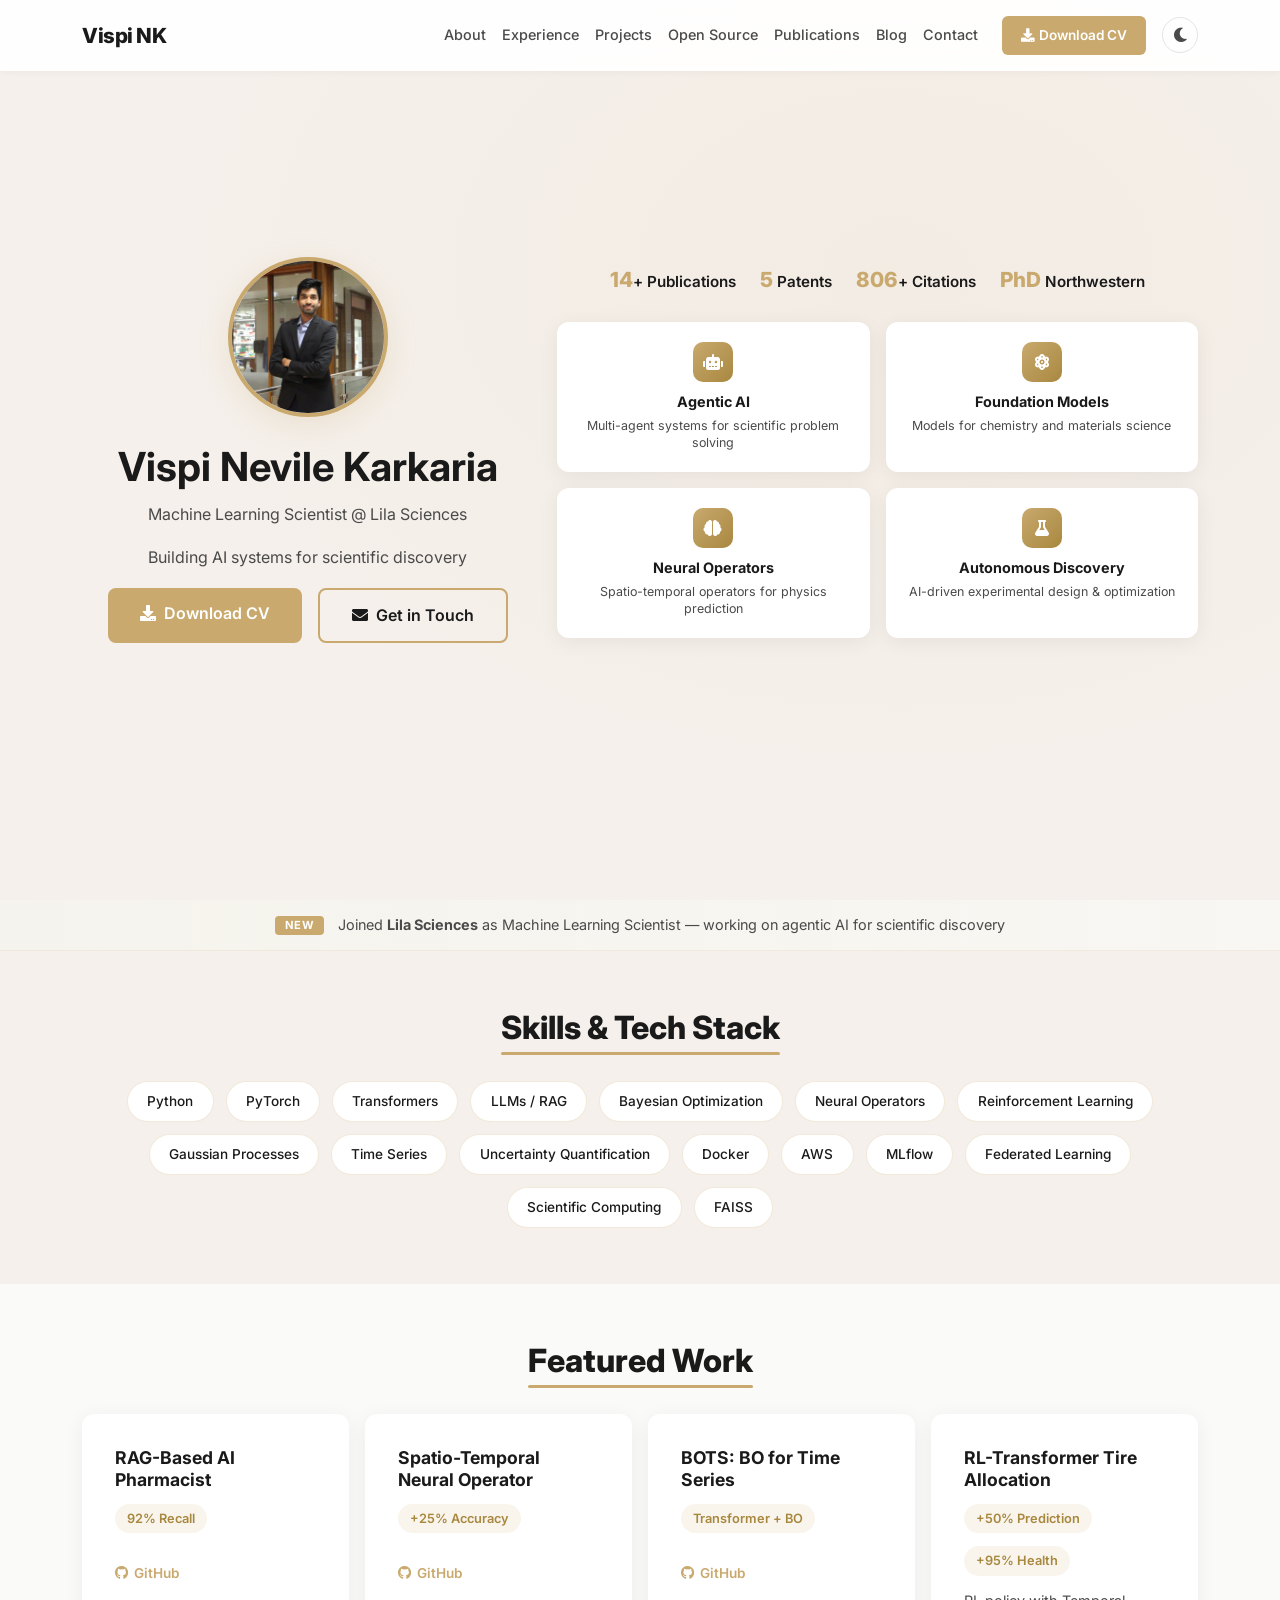
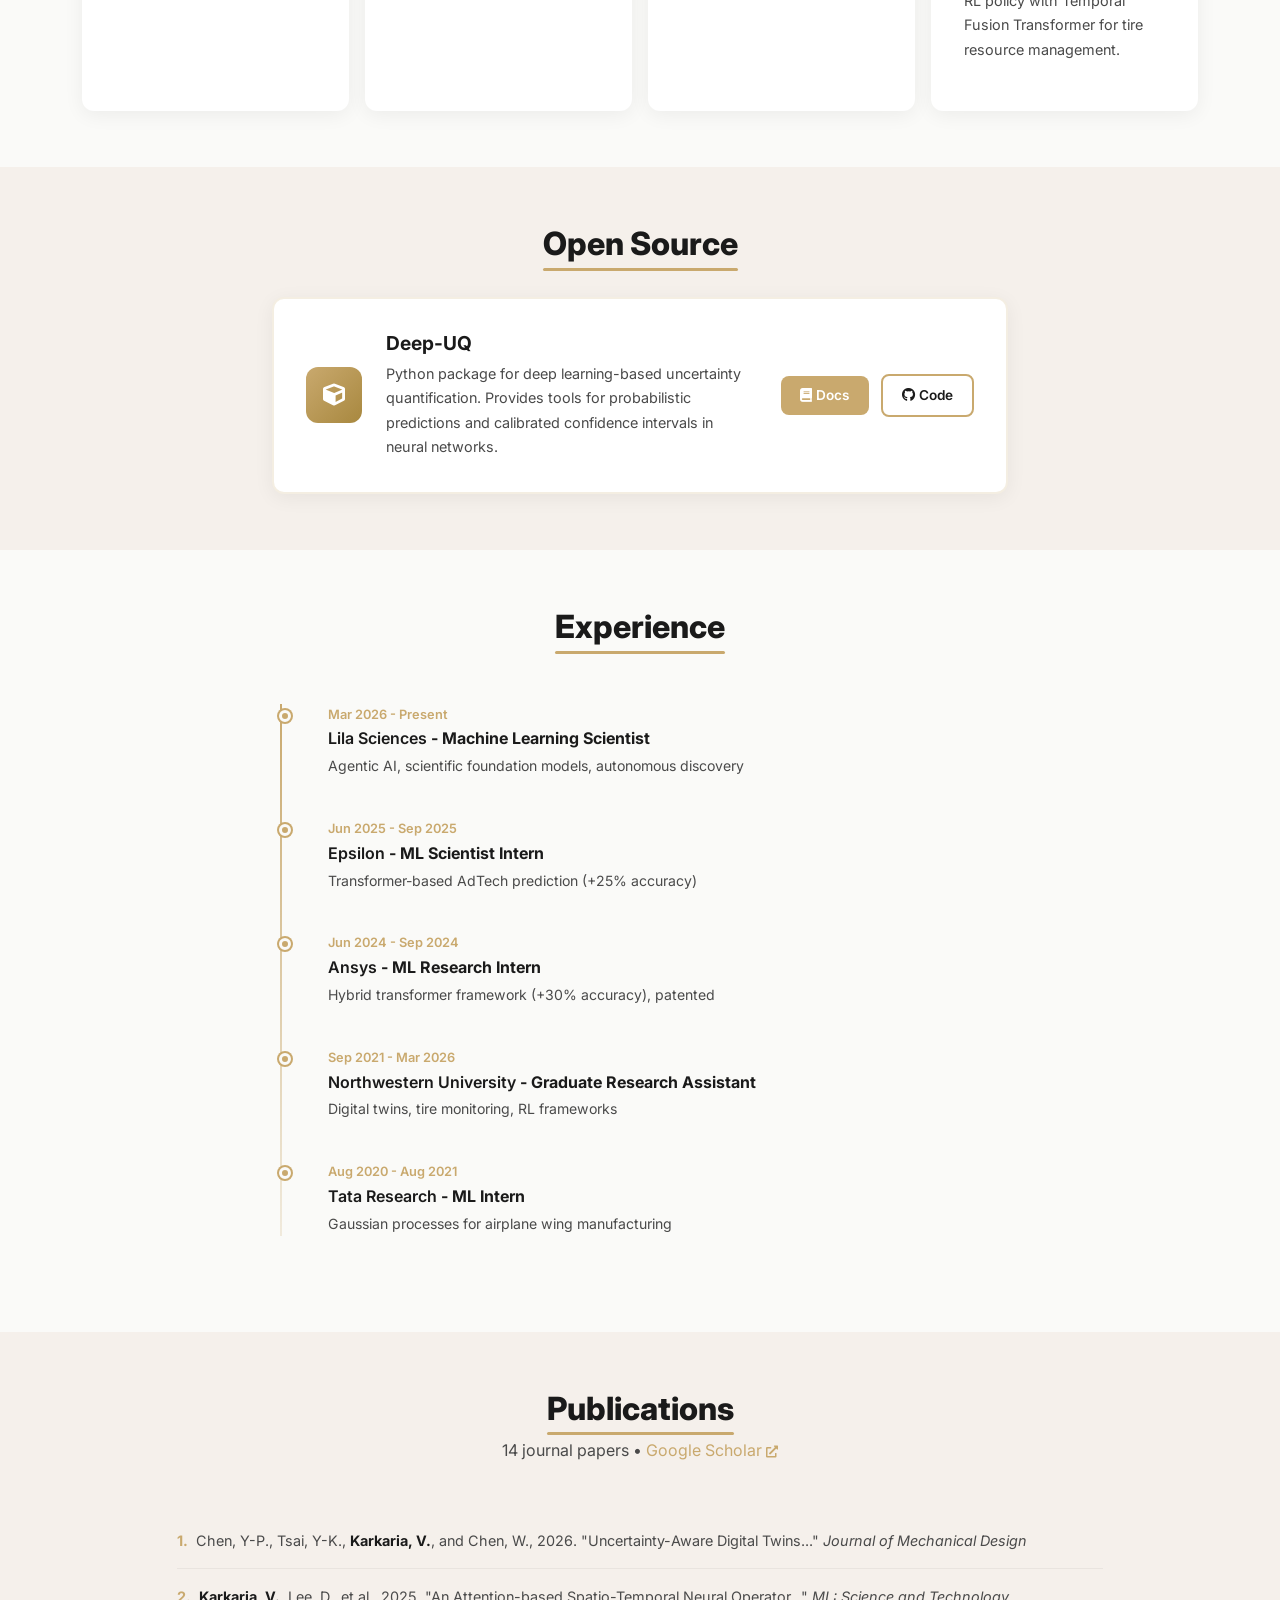
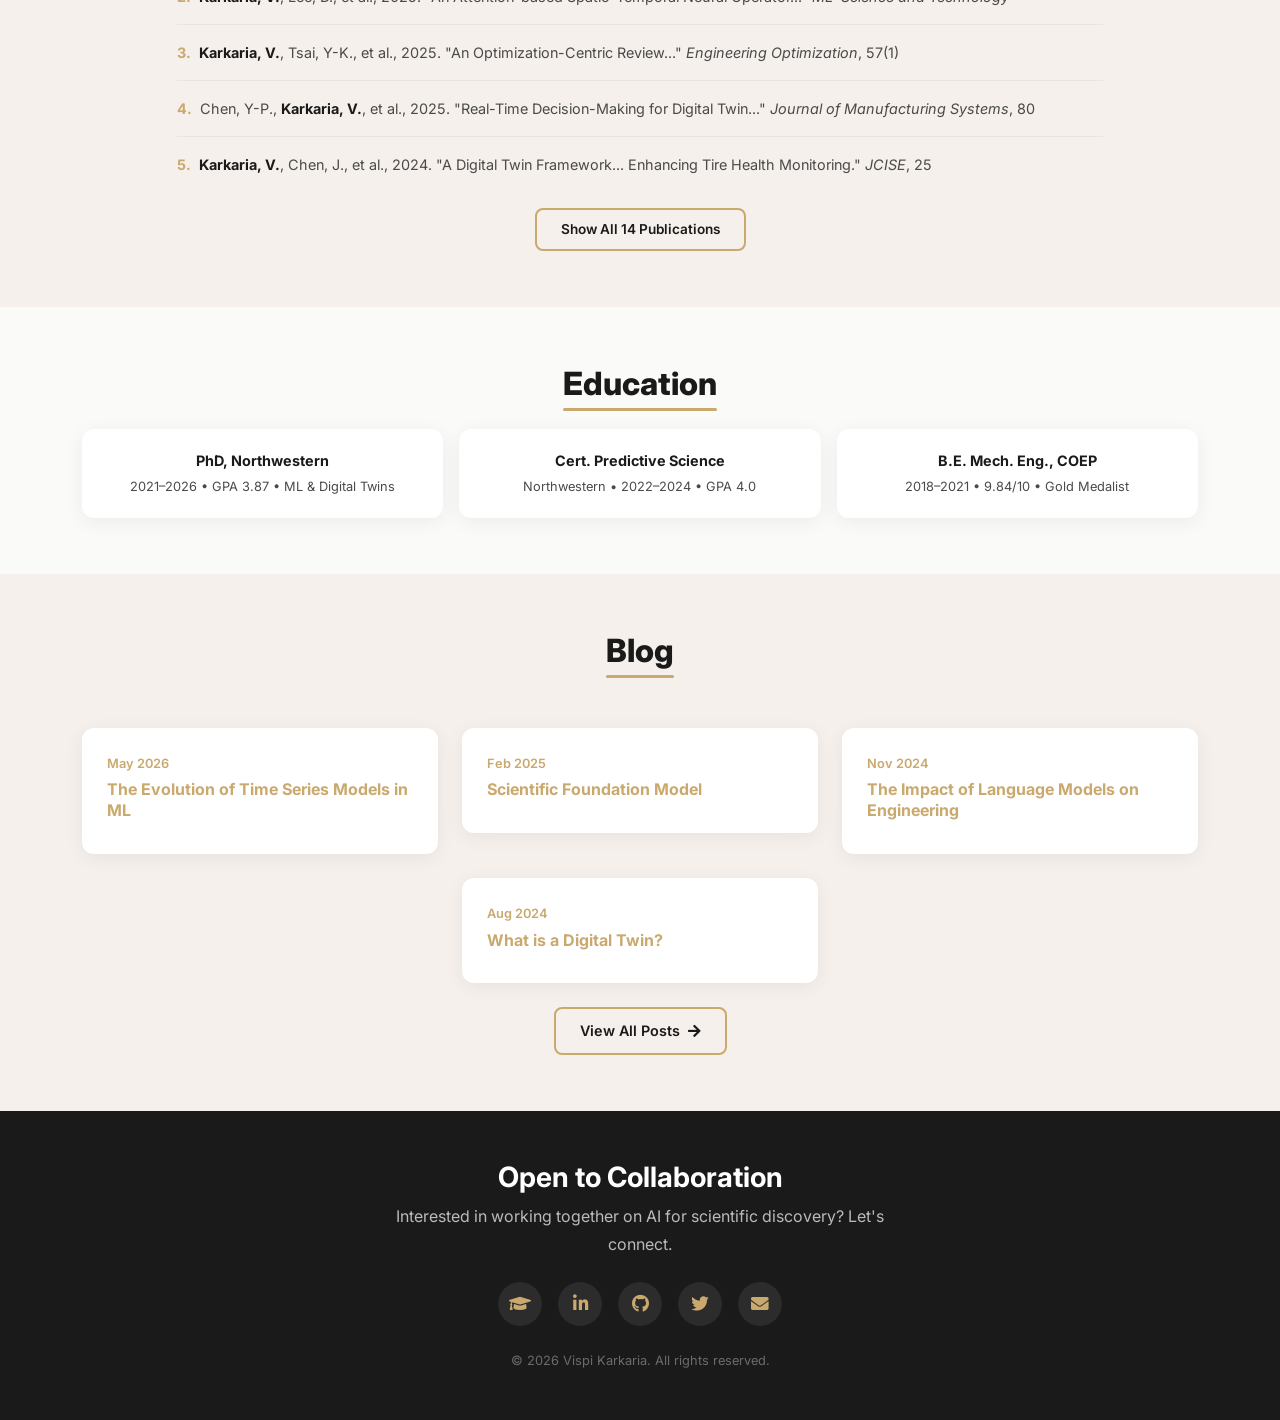
==== index.html @ d80a5e8c "Auto-update citation count to 806" ====
<!DOCTYPE html>
<html lang="en">
<head>
  <meta charset="utf-8" />
  <meta name="viewport" content="width=device-width, initial-scale=1" />
  <title>Vispi Karkaria | Machine Learning Scientist</title>
  <meta name="description" content="Machine Learning Scientist at Lila Sciences. PhD from Northwestern. Building AI systems for scientific discovery — agentic AI, foundation models, neural operators." />
  <meta name="author" content="Vispi Nevile Karkaria" />
  <meta name="keywords" content="Machine Learning, AI Scientist, Deep Learning, Digital Twins, Neural Operators, Scientific ML, Bayesian Optimization" />

  <!-- Open Graph -->
  <meta property="og:title" content="Vispi Karkaria | Machine Learning Scientist" />
  <meta property="og:description" content="Building AI systems for scientific discovery — agentic AI, foundation models, neural operators, autonomous discovery." />
  <meta property="og:type" content="website" />
  <meta property="og:url" content="https://vispikarkaria.github.io" />
  <meta property="og:image" content="https://vispikarkaria.github.io/assets/img/Personal_Photo.jpeg" />

  <!-- Twitter Card -->
  <meta name="twitter:card" content="summary" />
  <meta name="twitter:site" content="@VispiKarkaria3" />
  <meta name="twitter:title" content="Vispi Karkaria | Machine Learning Scientist" />
  <meta name="twitter:description" content="Building AI systems for scientific discovery at Lila Sciences." />
  <meta name="twitter:image" content="https://vispikarkaria.github.io/assets/img/Personal_Photo.jpeg" />

  <!-- Structured Data -->
  <script type="application/ld+json">
  {
    "@context": "https://schema.org",
    "@type": "Person",
    "name": "Vispi Nevile Karkaria",
    "jobTitle": "Machine Learning Scientist",
    "worksFor": {"@type": "Organization", "name": "Lila Sciences"},
    "alumniOf": {"@type": "CollegeOrUniversity", "name": "Northwestern University"},
    "url": "https://vispikarkaria.github.io",
    "sameAs": [
      "https://www.linkedin.com/in/vispi-karkaria",
      "https://github.com/Vispikarkaria",
      "https://scholar.google.com/citations?user=6ZxujUkAAAAJ"
    ]
  }
  </script>

  <!-- Favicon -->
  <link rel="icon" type="image/svg+xml" href="assets/img/favicon.svg" />

  <link href="https://cdn.jsdelivr.net/npm/bootstrap@5.3.2/dist/css/bootstrap.min.css" rel="stylesheet" />
  <link href="https://cdnjs.cloudflare.com/ajax/libs/font-awesome/5.15.4/css/all.min.css" rel="stylesheet" />
  <link href="https://fonts.googleapis.com/css2?family=Inter:wght@400;500;600;700;800&display=swap" rel="stylesheet" />
  <link href="assets/css/style.css" rel="stylesheet" />
</head>
<body>

<!-- Navbar -->
<nav class="navbar navbar-expand-lg navbar-custom fixed-top">
  <div class="container">
    <a class="navbar-brand" href="#">Vispi NK</a>
    <button class="navbar-toggler border-0" type="button" data-bs-toggle="collapse" data-bs-target="#navMenu">
      <span class="navbar-toggler-icon"></span>
    </button>
    <div class="collapse navbar-collapse" id="navMenu">
      <ul class="navbar-nav ms-auto me-3">
        <li class="nav-item"><a class="nav-link" href="#about">About</a></li>
        <li class="nav-item"><a class="nav-link" href="#experience">Experience</a></li>
        <li class="nav-item"><a class="nav-link" href="#projects">Projects</a></li>
        <li class="nav-item"><a class="nav-link" href="#opensource">Open Source</a></li>
        <li class="nav-item"><a class="nav-link" href="#publications">Publications</a></li>
        <li class="nav-item"><a class="nav-link" href="#blog">Blog</a></li>
        <li class="nav-item"><a class="nav-link" href="#contact">Contact</a></li>
      </ul>
      <a href="assets/cv/cv.pdf" class="btn-cv" target="_blank"><i class="fas fa-download me-1"></i>Download CV</a>
      <button class="dark-toggle ms-3" id="darkToggle" aria-label="Toggle dark mode"><i class="fas fa-moon"></i></button>
    </div>
  </div>
</nav>

<!-- Hero -->
<section class="hero" id="hero">
  <div class="container">
    <div class="row align-items-center hero-row">
      <div class="col-lg-5 text-center">
        <img src="assets/img/Personal_Photo.jpeg" alt="Vispi Karkaria" class="hero-photo">
        <h1>Vispi Nevile Karkaria</h1>
        <p class="subtitle">Machine Learning Scientist @ Lila Sciences</p>
        <p class="tagline">Building AI systems for scientific discovery</p>
        <div class="hero-buttons">
          <a href="assets/cv/cv.pdf" class="btn-primary-custom" target="_blank"><i class="fas fa-download me-2"></i>Download CV</a>
          <a href="#contact" class="btn-outline-custom"><i class="fas fa-envelope me-2"></i>Get in Touch</a>
        </div>
      </div>
      <div class="col-lg-7">
        <div class="metrics-strip mb-4">
          <div class="metric-item"><span class="counter" data-target="14">0</span>+ Publications</div>
          <div class="metric-item"><span class="counter" data-target="5">0</span> Patents</div>
          <div class="metric-item"><span class="counter" data-target="806">0</span>+ Citations</div>
          <div class="metric-item"><span style="color:var(--accent);font-size:1.3rem;font-weight:800;">PhD</span> Northwestern</div>
        </div>
        <div class="row g-3">
          <div class="col-6">
            <div class="card-custom compact">
              <div class="icon"><i class="fas fa-robot"></i></div>
              <h4>Agentic AI</h4>
              <p>Multi-agent systems for scientific problem solving</p>
            </div>
          </div>
          <div class="col-6">
            <div class="card-custom compact">
              <div class="icon"><i class="fas fa-atom"></i></div>
              <h4>Foundation Models</h4>
              <p>Models for chemistry and materials science</p>
            </div>
          </div>
          <div class="col-6">
            <div class="card-custom compact">
              <div class="icon"><i class="fas fa-brain"></i></div>
              <h4>Neural Operators</h4>
              <p>Spatio-temporal operators for physics prediction</p>
            </div>
          </div>
          <div class="col-6">
            <div class="card-custom compact">
              <div class="icon"><i class="fas fa-flask"></i></div>
              <h4>Autonomous Discovery</h4>
              <p>AI-driven experimental design & optimization</p>
            </div>
          </div>
        </div>
      </div>
    </div>
  </div>
</section>

<!-- News Banner -->
<div class="news-banner reveal">
  <div class="container">
    <span class="news-badge">New</span>
    <span>Joined <strong>Lila Sciences</strong> as Machine Learning Scientist — working on agentic AI for scientific discovery</span>
  </div>
</div>

<!-- Skills -->
<section id="about">
  <div class="container">
    <div class="text-center mb-4">
      <h2 class="section-title reveal">Skills & Tech Stack</h2>
    </div>
    <div class="skills-grid reveal">
      <div class="skill-tag">Python</div>
      <div class="skill-tag">PyTorch</div>
      <div class="skill-tag">Transformers</div>
      <div class="skill-tag">LLMs / RAG</div>
      <div class="skill-tag">Bayesian Optimization</div>
      <div class="skill-tag">Neural Operators</div>
      <div class="skill-tag">Reinforcement Learning</div>
      <div class="skill-tag">Gaussian Processes</div>
      <div class="skill-tag">Time Series</div>
      <div class="skill-tag">Uncertainty Quantification</div>
      <div class="skill-tag">Docker</div>
      <div class="skill-tag">AWS</div>
      <div class="skill-tag">MLflow</div>
      <div class="skill-tag">Federated Learning</div>
      <div class="skill-tag">Scientific Computing</div>
      <div class="skill-tag">FAISS</div>
    </div>
  </div>
</section>

<!-- Featured Work + Packages (merged) -->
<section id="projects">
  <div class="container">
    <div class="text-center mb-4">
      <h2 class="section-title reveal">Featured Work</h2>
    </div>
    <div class="row g-3">
      <div class="col-md-6 col-lg-3 reveal">
        <div class="project-card">
          <h4>RAG-Based AI Pharmacist</h4>
          <div><span class="metric-badge">92% Recall</span></div>
          <a href="https://github.com/Vispikarkaria/AI-Pharmacist" class="github-link" target="_blank"><i class="fab fa-github"></i> GitHub</a>
        </div>
      </div>
      <div class="col-md-6 col-lg-3 reveal">
        <div class="project-card">
          <h4>Spatio-Temporal Neural Operator</h4>
          <div><span class="metric-badge">+25% Accuracy</span></div>
          <a href="https://github.com/Vispikarkaria/ASNO" class="github-link" target="_blank"><i class="fab fa-github"></i> GitHub</a>
        </div>
      </div>
      <div class="col-md-6 col-lg-3 reveal">
        <div class="project-card">
          <h4>BOTS: BO for Time Series</h4>
          <div><span class="metric-badge">Transformer + BO</span></div>
          <a href="https://github.com/Vispikarkaria/Bayesian-Optimization-for-Time-Series-Process-Optimization-" class="github-link" target="_blank"><i class="fab fa-github"></i> GitHub</a>
        </div>
      </div>
      <div class="col-md-6 col-lg-3 reveal">
        <div class="project-card">
          <h4>RL-Transformer Tire Allocation</h4>
          <div><span class="metric-badge">+50% Prediction</span><span class="metric-badge">+95% Health</span></div>
          <p>RL policy with Temporal Fusion Transformer for tire resource management.</p>
        </div>
      </div>
    </div>
  </div>
</section>

<!-- Open Source -->
<section id="opensource">
  <div class="container">
    <div class="text-center mb-4">
      <h2 class="section-title reveal">Open Source</h2>
    </div>
    <div class="row justify-content-center">
      <div class="col-lg-8 reveal">
        <div class="opensource-card">
          <div class="row align-items-center">
            <div class="col-auto">
              <div class="icon"><i class="fas fa-cube"></i></div>
            </div>
            <div class="col">
              <h4>Deep-UQ</h4>
              <p>Python package for deep learning-based uncertainty quantification. Provides tools for probabilistic predictions and calibrated confidence intervals in neural networks.</p>
            </div>
            <div class="col-auto">
              <a href="https://vispikarkaria.github.io/Deep-UQ/" class="btn-primary-custom" target="_blank" style="font-size:0.85rem;padding:0.5rem 1.2rem;"><i class="fas fa-book me-1"></i>Docs</a>
              <a href="https://github.com/Vispikarkaria/Deep-UQ" class="btn-outline-custom ms-2" target="_blank" style="font-size:0.85rem;padding:0.5rem 1.2rem;"><i class="fab fa-github me-1"></i>Code</a>
            </div>
          </div>
        </div>
      </div>
    </div>
  </div>
</section>

<!-- Experience Timeline -->
<section id="experience">
  <div class="container">
    <div class="text-center mb-5">
      <h2 class="section-title reveal">Experience</h2>
    </div>
    <div class="row justify-content-center">
      <div class="col-lg-8">
        <div class="timeline reveal">
          <div class="timeline-item">
            <div class="date">Mar 2026 - Present</div>
            <h4><span class="company">Lila Sciences</span> - Machine Learning Scientist</h4>
            <p>Agentic AI, scientific foundation models, autonomous discovery</p>
          </div>
          <div class="timeline-item">
            <div class="date">Jun 2025 - Sep 2025</div>
            <h4><span class="company">Epsilon</span> - ML Scientist Intern</h4>
            <p>Transformer-based AdTech prediction (+25% accuracy)</p>
          </div>
          <div class="timeline-item">
            <div class="date">Jun 2024 - Sep 2024</div>
            <h4><span class="company">Ansys</span> - ML Research Intern</h4>
            <p>Hybrid transformer framework (+30% accuracy), patented</p>
          </div>
          <div class="timeline-item">
            <div class="date">Sep 2021 - Mar 2026</div>
            <h4><span class="company">Northwestern University</span> - Graduate Research Assistant</h4>
            <p>Digital twins, tire monitoring, RL frameworks</p>
          </div>
          <div class="timeline-item">
            <div class="date">Aug 2020 - Aug 2021</div>
            <h4><span class="company">Tata Research</span> - ML Intern</h4>
            <p>Gaussian processes for airplane wing manufacturing</p>
          </div>
        </div>
      </div>
    </div>
  </div>
</section>

<!-- Publications (condensed) -->
<section id="publications">
  <div class="container">
    <div class="text-center mb-3">
      <h2 class="section-title reveal">Publications</h2>
      <p class="section-subtitle">14 journal papers &bull; <a href="https://scholar.google.com/citations?user=6ZxujUkAAAAJ&hl=en" target="_blank">Google Scholar <i class="fas fa-external-link-alt" style="font-size:0.75rem"></i></a></p>
    </div>
    <div class="row justify-content-center">
      <div class="col-lg-10 reveal">
        <ol class="pub-list">
          <li>Chen, Y-P., Tsai, Y-K., <span class="author-highlight">Karkaria, V.</span>, and Chen, W., 2026. "Uncertainty-Aware Digital Twins..." <em>Journal of Mechanical Design</em></li>
          <li><span class="author-highlight">Karkaria, V.</span>, Lee, D., et al., 2025. "An Attention-based Spatio-Temporal Neural Operator..." <em>ML: Science and Technology</em></li>
          <li><span class="author-highlight">Karkaria, V.</span>, Tsai, Y-K., et al., 2025. "An Optimization-Centric Review..." <em>Engineering Optimization</em>, 57(1)</li>
          <li>Chen, Y-P., <span class="author-highlight">Karkaria, V.</span>, et al., 2025. "Real-Time Decision-Making for Digital Twin..." <em>Journal of Manufacturing Systems</em>, 80</li>
          <li><span class="author-highlight">Karkaria, V.</span>, Chen, J., et al., 2024. "A Digital Twin Framework... Enhancing Tire Health Monitoring." <em>JCISE</em>, 25</li>
        </ol>
        <div class="pub-list-hidden" id="morePubs" style="display:none;">
          <ol class="pub-list" start="6">
            <li>Zemskov et al., 2024. "Security and Privacy of Digital Twins..." <em>arXiv:2412.13939</em></li>
            <li>Dewberry et al., 2025. "A Real-Time VR-Enabled Digital Twin Framework..." <em>Manufacturing Letters</em>, 44</li>
            <li><span class="author-highlight">Karkaria, V.</span>, et al., 2024. "Towards a Digital Twin Framework in AM..." <em>Journal of Manufacturing Systems</em>, 75</li>
            <li><span class="author-highlight">Karkaria, V.</span>, et al., 2023. "A Machine Learning Based Tire Life Prediction..." <em>Journal of Mechanical Design</em></li>
            <li>van Beek, A., <span class="author-highlight">Karkaria, V. N.</span>, and Chen, W., 2023. "Digital Twins for the Designs of Systems..." <em>Structural and Multidisciplinary Optimization</em>, 66(3)</li>
            <li>Jha, D., <span class="author-highlight">Karkaria, V. N.</span>, et al., 2022. "Statistical Modeling of Hybrid Supercapacitor." <em>Journal of Energy Storage</em>, 46</li>
            <li><span class="author-highlight">Karkaria, V. N.</span>, et al., 2021. "Statistical Analysis Of Electrode-Electrolyte-Separator..." <em>Turkish J. of Computer and Mathematics Education</em></li>
            <li>Godse, L. S., <span class="author-highlight">Karkaria, V. N.</span>, et al., 2020. "Process Based Modeling of Nylon Separator Supercapacitor." <em>Energy Storage</em></li>
            <li>Kokate, V. L., <span class="author-highlight">Karkaria, V. N.</span>, et al., 2020. "Implementation of Design of Experiments for E-Rickshaw Range Prediction." <em>JARDCS</em></li>
          </ol>
        </div>
        <div class="text-center mt-3">
          <button class="btn-outline-custom" style="font-size:0.85rem;padding:0.5rem 1.5rem;" onclick="document.getElementById('morePubs').style.display=this.dataset.open?'none':'block';this.dataset.open=this.dataset.open?'':'1';this.innerHTML=this.dataset.open?'Show Less':'Show All 14 Publications';">Show All 14 Publications</button>
        </div>
      </div>
    </div>
  </div>
</section>

<!-- Education (compact row) -->
<section id="education">
  <div class="container">
    <div class="text-center mb-3">
      <h2 class="section-title reveal">Education</h2>
    </div>
    <div class="row g-3 justify-content-center reveal">
      <div class="col-md-4">
        <div class="edu-card compact">
          <div class="degree">PhD, Northwestern</div>
          <div class="details">2021–2026 • GPA 3.87 • ML & Digital Twins</div>
        </div>
      </div>
      <div class="col-md-4">
        <div class="edu-card compact">
          <div class="degree">Cert. Predictive Science</div>
          <div class="details">Northwestern • 2022–2024 • GPA 4.0</div>
        </div>
      </div>
      <div class="col-md-4">
        <div class="edu-card compact">
          <div class="degree">B.E. Mech. Eng., COEP</div>
          <div class="details">2018–2021 • 9.84/10 • Gold Medalist</div>
        </div>
      </div>
    </div>
  </div>
</section>

<!-- Blog -->
<section id="blog">
  <div class="container">
    <div class="text-center mb-5">
      <h2 class="section-title reveal">Blog</h2>
    </div>
    <div class="row g-4 justify-content-center">
      <div class="col-md-4 reveal">
        <div class="blog-card">
          <div class="date">May 2026</div>
          <h5><a href="blogs/The Evolution of Time Series Models in Machine Learning.html">The Evolution of Time Series Models in ML</a></h5>
        </div>
      </div>
      <div class="col-md-4 reveal">
        <div class="blog-card">
          <div class="date">Feb 2025</div>
          <h5><a href="blogs/Scientific Foundation Model.html">Scientific Foundation Model</a></h5>
        </div>
      </div>
      <div class="col-md-4 reveal">
        <div class="blog-card">
          <div class="date">Nov 2024</div>
          <h5><a href="blogs/The Impact of Language Models on Engineering: A Technical Analysis.html">The Impact of Language Models on Engineering</a></h5>
        </div>
      </div>
      <div class="col-md-4 reveal">
        <div class="blog-card">
          <div class="date">Aug 2024</div>
          <h5><a href="blogs/What is a Digital Twin.html">What is a Digital Twin?</a></h5>
        </div>
      </div>
    </div>
    <div class="text-center mt-4 reveal">
      <a href="blog.html" class="btn-outline-custom" style="font-size:0.9rem;padding:0.6rem 1.5rem;">View All Posts <i class="fas fa-arrow-right ms-1"></i></a>
    </div>
  </div>
</section>

<!-- Footer / Contact -->
<footer class="footer" id="contact">
  <div class="container text-center">
    <h3 class="mb-2">Open to Collaboration</h3>
    <p class="mb-3" style="max-width:500px;margin:0 auto;">Interested in working together on AI for scientific discovery? Let's connect.</p>
    <div class="social-links justify-content-center">
      <a href="https://scholar.google.com/citations?user=6ZxujUkAAAAJ&hl=en" target="_blank" title="Google Scholar"><i class="fas fa-graduation-cap"></i></a>
      <a href="https://www.linkedin.com/in/vispi-karkaria" target="_blank" title="LinkedIn"><i class="fab fa-linkedin-in"></i></a>
      <a href="https://github.com/Vispikarkaria" target="_blank" title="GitHub"><i class="fab fa-github"></i></a>
      <a href="https://x.com/VispiKarkaria3" target="_blank" title="X"><i class="fab fa-twitter"></i></a>
      <a href="mailto:vispikarkaria127@gmail.com" title="Email"><i class="fas fa-envelope"></i></a>
    </div>
    <p class="mt-4" style="font-size:0.8rem;opacity:0.5;">&copy; 2026 Vispi Karkaria. All rights reserved.</p>
  </div>
</footer>

<script src="https://cdn.jsdelivr.net/npm/bootstrap@5.3.2/dist/js/bootstrap.bundle.min.js"></script>
<script>
// Intersection Observer for reveal animations
const observer = new IntersectionObserver((entries) => {
  entries.forEach(entry => {
    if (entry.isIntersecting) {
      entry.target.classList.add('visible');
      // Counter animation for metrics
      if (entry.target.classList.contains('hero-content') || entry.target.closest('.hero')) {
        animateCounters();
      }
    }
  });
}, { threshold: 0.1 });

document.querySelectorAll('.reveal, .section-title').forEach(el => observer.observe(el));

// Counter animation
let countersAnimated = false;
function animateCounters() {
  if (countersAnimated) return;
  countersAnimated = true;
  document.querySelectorAll('.counter').forEach(counter => {
    const target = +counter.dataset.target;
    const duration = 1500;
    const start = performance.now();
    function update(now) {
      const progress = Math.min((now - start) / duration, 1);
      const eased = 1 - Math.pow(1 - progress, 3);
      counter.textContent = Math.floor(eased * target);
      if (progress < 1) requestAnimationFrame(update);
      else counter.textContent = target;
    }
    requestAnimationFrame(update);
  });
}

// Trigger counters when hero is visible
const heroObserver = new IntersectionObserver((entries) => {
  if (entries[0].isIntersecting) animateCounters();
}, { threshold: 0.3 });
heroObserver.observe(document.querySelector('.hero'));

// Active nav link on scroll
const sections = document.querySelectorAll('section[id], footer[id]');
window.addEventListener('scroll', () => {
  let current = '';
  sections.forEach(section => {
    if (window.scrollY >= section.offsetTop - 100) {
      current = section.getAttribute('id');
    }
  });
  document.querySelectorAll('.nav-link').forEach(link => {
    link.classList.toggle('active', link.getAttribute('href') === '#' + current);
  });
});

// Dark mode toggle
const toggle = document.getElementById('darkToggle');
const icon = toggle.querySelector('i');
function setDark(on) {
  document.body.classList.toggle('dark-mode', on);
  icon.className = on ? 'fas fa-sun' : 'fas fa-moon';
  localStorage.setItem('darkMode', on ? '1' : '0');
}
toggle.addEventListener('click', () => setDark(!document.body.classList.contains('dark-mode')));
if (localStorage.getItem('darkMode') === '1') setDark(true);
</script>
</body>
</html>
---- assets/css/style.css ----
:root {
  --bg: #FAFAF8;
  --bg-alt: #F5F0EB;
  --accent: #C9A96E;
  --accent-dark: #A8883F;
  --text: #1A1A1A;
  --text-body: #4A4A4A;
  --white: #FFFFFF;
  --shadow: 0 4px 20px rgba(0,0,0,0.06);
  --shadow-hover: 0 8px 32px rgba(201,169,110,0.15);
  --radius: 12px;
  --transition: 0.3s cubic-bezier(0.4, 0, 0.2, 1);
}

* { margin: 0; padding: 0; box-sizing: border-box; }

html { scroll-behavior: smooth; scroll-padding-top: 80px; }

body {
  font-family: 'Inter', sans-serif;
  background: var(--bg);
  color: var(--text-body);
  line-height: 1.7;
  -webkit-font-smoothing: antialiased;
}

h1, h2, h3, h4, h5, h6 { color: var(--text); font-weight: 700; line-height: 1.3; }

a { color: var(--accent); text-decoration: none; transition: color var(--transition); }
a:hover { color: var(--accent-dark); }

img { max-width: 100%; }

/* Navbar */
.navbar-custom {
  background: rgba(255,255,255,0.92);
  backdrop-filter: blur(12px);
  box-shadow: 0 1px 8px rgba(0,0,0,0.04);
  padding: 0.8rem 0;
  transition: box-shadow var(--transition);
}
.navbar-custom .navbar-brand {
  font-weight: 800;
  font-size: 1.3rem;
  color: var(--text);
  letter-spacing: -0.5px;
}
.navbar-custom .nav-link {
  color: var(--text-body);
  font-weight: 500;
  font-size: 0.9rem;
  padding: 0.5rem 1rem;
  transition: color var(--transition);
}
.navbar-custom .nav-link:hover,
.navbar-custom .nav-link.active { color: var(--accent); }

.btn-cv {
  background: var(--accent);
  color: var(--white);
  border: none;
  padding: 0.5rem 1.2rem;
  border-radius: 6px;
  font-weight: 600;
  font-size: 0.85rem;
  transition: all var(--transition);
}
.btn-cv:hover {
  background: var(--accent-dark);
  color: var(--white);
  transform: translateY(-1px);
  box-shadow: 0 4px 12px rgba(201,169,110,0.3);
}

/* Hero */
.hero {
  min-height: 100vh;
  display: flex;
  align-items: center;
  justify-content: center;
  background: linear-gradient(135deg, var(--bg) 0%, var(--bg-alt) 100%);
  position: relative;
  overflow: hidden;
}
.hero::before {
  content: '';
  position: absolute;
  inset: 0;
  background: radial-gradient(ellipse at 70% 30%, rgba(201,169,110,0.06) 0%, transparent 60%);
  pointer-events: none;
}
.hero-content { text-align: center; position: relative; z-index: 1; }
.hero-row { position: relative; z-index: 1; }
.hero-photo {
  width: 160px;
  height: 160px;
  border-radius: 50%;
  object-fit: cover;
  border: 4px solid var(--accent);
  box-shadow: 0 8px 30px rgba(201,169,110,0.2);
  margin-bottom: 1.5rem;
}
.hero-content h1 {
  font-size: clamp(2.2rem, 5vw, 3.8rem);
  font-weight: 800;
  margin-bottom: 0.5rem;
  letter-spacing: -1px;
}
.hero-content .subtitle {
  font-size: clamp(1rem, 2.5vw, 1.3rem);
  color: var(--text-body);
  margin-bottom: 0.3rem;
}
.hero-content .tagline {
  font-size: 1.1rem;
  color: var(--accent);
  font-weight: 500;
  margin-bottom: 2rem;
}
.metrics-strip {
  display: flex;
  flex-wrap: wrap;
  justify-content: center;
  align-items: baseline;
  gap: 1.5rem;
  margin-bottom: 2.5rem;
}
.metric-item {
  font-size: 0.95rem;
  font-weight: 600;
  color: var(--text);
}
.metric-item span { color: var(--accent); font-size: 1.3rem; font-weight: 800; }
.hero-buttons { display: flex; gap: 1rem; justify-content: center; flex-wrap: wrap; }
.btn-primary-custom {
  background: var(--accent);
  color: var(--white);
  padding: 0.75rem 2rem;
  border-radius: 8px;
  font-weight: 600;
  border: none;
  transition: all var(--transition);
  display: inline-block;
}
.btn-primary-custom:hover {
  background: var(--accent-dark);
  color: var(--white);
  transform: translateY(-2px);
  box-shadow: 0 6px 20px rgba(201,169,110,0.3);
}
.btn-outline-custom {
  background: transparent;
  color: var(--text);
  padding: 0.75rem 2rem;
  border-radius: 8px;
  font-weight: 600;
  border: 2px solid var(--accent);
  transition: all var(--transition);
  display: inline-block;
}
.btn-outline-custom:hover {
  background: var(--accent);
  color: var(--white);
  transform: translateY(-2px);
}

/* Sections */
section { padding: 3.5rem 0; }
section:nth-child(even) { background: var(--bg-alt); }
.section-title {
  font-size: 2rem;
  font-weight: 800;
  margin-bottom: 0.5rem;
  position: relative;
  display: inline-block;
}
.section-title::after {
  content: '';
  position: absolute;
  bottom: -6px;
  left: 0;
  width: 0;
  height: 3px;
  background: var(--accent);
  border-radius: 2px;
  transition: width 0.6s ease;
}
.section-title.visible::after { width: 100%; }
.section-subtitle { color: var(--text-body); margin-bottom: 3rem; }

/* Cards */
.card-custom {
  background: var(--white);
  border-radius: var(--radius);
  padding: 2rem;
  box-shadow: var(--shadow);
  border: 1px solid transparent;
  transition: all var(--transition);
  height: 100%;
}
.card-custom:hover {
  transform: translateY(-4px);
  border-color: var(--accent);
  box-shadow: var(--shadow-hover);
}
.card-custom .icon {
  width: 52px;
  height: 52px;
  background: linear-gradient(135deg, var(--accent), var(--accent-dark));
  border-radius: 10px;
  display: flex;
  align-items: center;
  justify-content: center;
  color: var(--white);
  font-size: 1.3rem;
  margin-bottom: 1.2rem;
}
.card-custom h4 { font-size: 1.1rem; margin-bottom: 0.5rem; }
.card-custom p { font-size: 0.9rem; color: var(--text-body); margin: 0; }
.card-custom.compact { padding: 1.2rem; text-align: center; }
.card-custom.compact .icon { margin: 0 auto 0.7rem; width: 40px; height: 40px; font-size: 1rem; }
.card-custom.compact h4 { font-size: 0.9rem; margin-bottom: 0.3rem; }
.card-custom.compact p { font-size: 0.78rem; line-height: 1.4; }

/* Featured Work */
.project-card {
  background: var(--white);
  border-radius: var(--radius);
  padding: 2rem;
  box-shadow: var(--shadow);
  border: 1px solid transparent;
  transition: all var(--transition);
  height: 100%;
}
.project-card:hover {
  transform: translateY(-4px);
  border-color: var(--accent);
  box-shadow: var(--shadow-hover);
}
.project-card h4 { font-size: 1.1rem; margin-bottom: 0.7rem; }
.project-card .metric-badge {
  display: inline-block;
  background: rgba(201,169,110,0.12);
  color: var(--accent-dark);
  padding: 0.25rem 0.75rem;
  border-radius: 20px;
  font-size: 0.8rem;
  font-weight: 600;
  margin-bottom: 0.8rem;
  margin-right: 0.4rem;
}
.project-card p { font-size: 0.9rem; color: var(--text-body); }
.project-card .github-link {
  display: inline-flex;
  align-items: center;
  gap: 0.4rem;
  font-size: 0.85rem;
  font-weight: 600;
  margin-top: 1rem;
}

/* Timeline */
.timeline { position: relative; padding-left: 2rem; }
.timeline::before {
  content: '';
  position: absolute;
  left: 8px;
  top: 0;
  bottom: 0;
  width: 2px;
  background: linear-gradient(to bottom, var(--accent), rgba(201,169,110,0.2));
}
.timeline-item {
  position: relative;
  margin-bottom: 2.5rem;
  padding-left: 1.5rem;
}
.timeline-item::before {
  content: '';
  position: absolute;
  left: -1.55rem;
  top: 6px;
  width: 12px;
  height: 12px;
  border-radius: 50%;
  background: var(--accent);
  border: 3px solid var(--bg);
  box-shadow: 0 0 0 2px var(--accent);
}
.timeline-item .date {
  font-size: 0.8rem;
  font-weight: 600;
  color: var(--accent);
  margin-bottom: 0.2rem;
}
.timeline-item h4 { font-size: 1rem; margin-bottom: 0.2rem; }
.timeline-item .company { font-weight: 600; color: var(--text); }
.timeline-item p { font-size: 0.88rem; color: var(--text-body); margin-top: 0.3rem; }

/* Publications */
.pub-list { list-style: none; padding: 0; counter-reset: pub; }
.pub-list li {
  counter-increment: pub;
  padding: 1rem 0;
  border-bottom: 1px solid rgba(0,0,0,0.05);
  font-size: 0.9rem;
  line-height: 1.6;
}
.pub-list li::before {
  content: counter(pub) ".";
  font-weight: 700;
  color: var(--accent);
  margin-right: 0.5rem;
}
.pub-list li:last-child { border-bottom: none; }
.pub-list .author-highlight { font-weight: 700; color: var(--text); }

/* Education */
.edu-card {
  background: var(--white);
  border-radius: var(--radius);
  padding: 1.8rem;
  box-shadow: var(--shadow);
  border: 1px solid transparent;
  transition: all var(--transition);
  height: 100%;
}
.edu-card:hover {
  transform: translateY(-4px);
  border-color: var(--accent);
  box-shadow: var(--shadow-hover);
}
.edu-card .degree { font-weight: 700; font-size: 1rem; color: var(--text); }
.edu-card .school { color: var(--accent); font-weight: 600; font-size: 0.9rem; }
.edu-card .details { font-size: 0.85rem; color: var(--text-body); margin-top: 0.5rem; }
.edu-card.compact { padding: 1.2rem; text-align: center; }
.edu-card.compact .degree { font-size: 0.9rem; margin-bottom: 0.2rem; }
.edu-card.compact .details { font-size: 0.8rem; margin-top: 0.2rem; }

/* Blog Preview */
.blog-card {
  background: var(--white);
  border-radius: var(--radius);
  padding: 1.5rem;
  box-shadow: var(--shadow);
  border: 1px solid transparent;
  transition: all var(--transition);
}
.blog-card:hover {
  transform: translateY(-4px);
  border-color: var(--accent);
  box-shadow: var(--shadow-hover);
}
.blog-card .date { font-size: 0.8rem; color: var(--accent); font-weight: 600; }
.blog-card h5 { font-size: 1rem; margin-top: 0.3rem; }

/* Footer */
.footer {
  background: var(--text);
  color: rgba(255,255,255,0.7);
  padding: 3rem 0 2rem;
}
.footer h3 { color: var(--white); }
.footer a { color: var(--accent); }
.footer a:hover { color: #e0c48a; }
.social-links { display: flex; gap: 1rem; flex-wrap: wrap; justify-content: center; margin-top: 1.5rem; }
.social-links a {
  width: 44px;
  height: 44px;
  border-radius: 50%;
  background: rgba(255,255,255,0.08);
  display: flex;
  align-items: center;
  justify-content: center;
  color: var(--accent);
  font-size: 1.1rem;
  transition: all var(--transition);
}
.social-links a:hover {
  background: var(--accent);
  color: var(--white);
  transform: translateY(-2px);
}

/* Reveal Animation */
.reveal {
  opacity: 0;
  transform: translateY(30px);
  transition: opacity 0.7s ease, transform 0.7s ease;
}
.reveal.visible {
  opacity: 1;
  transform: translateY(0);
}

/* Open Source Card */
.opensource-card {
  background: var(--white);
  border-radius: var(--radius);
  padding: 2rem;
  box-shadow: var(--shadow);
  border: 2px solid rgba(201,169,110,0.2);
  transition: all var(--transition);
}
.opensource-card:hover {
  border-color: var(--accent);
  box-shadow: var(--shadow-hover);
}
.opensource-card .icon {
  width: 56px;
  height: 56px;
  background: linear-gradient(135deg, var(--accent), var(--accent-dark));
  border-radius: 12px;
  display: flex;
  align-items: center;
  justify-content: center;
  color: var(--white);
  font-size: 1.4rem;
}
.opensource-card h4 { font-size: 1.2rem; margin-bottom: 0.4rem; }
.opensource-card p { font-size: 0.9rem; color: var(--text-body); margin: 0; }
body.dark-mode .opensource-card { background: #1E1E30; border-color: rgba(201,169,110,0.3); }

/* News Banner */
.news-banner {
  background: linear-gradient(90deg, rgba(201,169,110,0.08), rgba(201,169,110,0.04));
  border-bottom: 1px solid rgba(201,169,110,0.15);
  padding: 0.8rem 0;
  text-align: center;
  font-size: 0.9rem;
  color: var(--text-body);
}
.news-badge {
  background: var(--accent);
  color: var(--white);
  padding: 0.15rem 0.6rem;
  border-radius: 4px;
  font-size: 0.7rem;
  font-weight: 700;
  text-transform: uppercase;
  letter-spacing: 0.5px;
  margin-right: 0.6rem;
}

/* Skills Grid */
.skills-grid {
  display: flex;
  flex-wrap: wrap;
  justify-content: center;
  gap: 0.75rem;
}
.skill-tag {
  background: var(--white);
  border: 1px solid rgba(201,169,110,0.25);
  color: var(--text);
  padding: 0.5rem 1.2rem;
  border-radius: 999px;
  font-size: 0.85rem;
  font-weight: 500;
  transition: all var(--transition);
}
.skill-tag:hover {
  background: var(--accent);
  color: var(--white);
  border-color: var(--accent);
  transform: translateY(-2px);
  box-shadow: 0 4px 12px rgba(201,169,110,0.25);
}

/* Dark Mode Toggle */
.dark-toggle {
  background: none;
  border: 1px solid rgba(0,0,0,0.1);
  border-radius: 50%;
  width: 36px;
  height: 36px;
  display: flex;
  align-items: center;
  justify-content: center;
  cursor: pointer;
  color: var(--text-body);
  font-size: 0.9rem;
  transition: all var(--transition);
}
.dark-toggle:hover {
  border-color: var(--accent);
  color: var(--accent);
}

/* Dark Mode */
body.dark-mode {
  background: #1A1A2E;
  color: #B0B0B0;
}
body.dark-mode h1,
body.dark-mode h2,
body.dark-mode h3,
body.dark-mode h4,
body.dark-mode h5,
body.dark-mode h6 { color: #E8E8E8; }
body.dark-mode .hero { background: linear-gradient(135deg, #1A1A2E 0%, #16213E 100%); }
body.dark-mode .hero::before { background: radial-gradient(ellipse at 70% 30%, rgba(201,169,110,0.08) 0%, transparent 60%); }
body.dark-mode .hero-content .subtitle { color: #B0B0B0; }
body.dark-mode .metric-item { color: #E8E8E8; }
body.dark-mode .navbar-custom {
  background: rgba(26,26,46,0.95);
  box-shadow: 0 1px 8px rgba(0,0,0,0.2);
}
body.dark-mode .navbar-custom .navbar-brand { color: #E8E8E8; }
body.dark-mode .navbar-custom .nav-link { color: #B0B0B0; }
body.dark-mode .navbar-custom .nav-link:hover,
body.dark-mode .navbar-custom .nav-link.active { color: #C9A96E; }
body.dark-mode .dark-toggle { border-color: rgba(255,255,255,0.2); color: #E8E8E8; }
body.dark-mode .dark-toggle:hover { color: #C9A96E; border-color: #C9A96E; }
body.dark-mode section:nth-child(even) { background: #16213E; }
body.dark-mode section:nth-child(odd) { background: #1A1A2E; }
body.dark-mode .card-custom,
body.dark-mode .project-card,
body.dark-mode .edu-card,
body.dark-mode .blog-card {
  background: #1E1E30;
  box-shadow: 0 4px 20px rgba(0,0,0,0.3);
}
body.dark-mode .card-custom:hover,
body.dark-mode .project-card:hover,
body.dark-mode .edu-card:hover,
body.dark-mode .blog-card:hover {
  box-shadow: 0 8px 32px rgba(201,169,110,0.15);
}
body.dark-mode .card-custom p,
body.dark-mode .project-card p,
body.dark-mode .timeline-item p { color: #B0B0B0; }
body.dark-mode .edu-card .details { color: #B0B0B0; }
body.dark-mode .timeline-item::before { border-color: #1A1A2E; }
body.dark-mode .skill-tag {
  background: #1E1E30;
  border-color: rgba(201,169,110,0.3);
  color: #E8E8E8;
}
body.dark-mode .skill-tag:hover { background: #C9A96E; color: #fff; }
body.dark-mode .news-banner {
  background: rgba(201,169,110,0.05);
  border-color: rgba(201,169,110,0.1);
  color: #B0B0B0;
}
body.dark-mode .pub-list li { border-bottom-color: rgba(255,255,255,0.06); color: #B0B0B0; }
body.dark-mode .pub-list .author-highlight { color: #E8E8E8; }
body.dark-mode .btn-outline-custom { color: #E8E8E8; border-color: #C9A96E; }
body.dark-mode .btn-outline-custom:hover { color: #fff; }
body.dark-mode .footer { background: #0F0F1A; }
body.dark-mode .footer h3 { color: #E8E8E8; }
body.dark-mode .blog-card h5 a { color: #E8E8E8; }
body.dark-mode .blog-card h5 a:hover { color: #C9A96E; }

/* Filter Buttons */
.filter-btn {
  background: var(--white);
  border: 1px solid rgba(201,169,110,0.25);
  color: var(--text-body);
  padding: 0.4rem 1.2rem;
  border-radius: 999px;
  font-size: 0.85rem;
  font-weight: 500;
  transition: all var(--transition);
}
.filter-btn:hover {
  border-color: var(--accent);
  color: var(--accent);
}
.filter-btn.active {
  background: var(--accent);
  color: var(--white);
  border-color: var(--accent);
}
body.dark-mode .filter-btn {
  background: #1E1E30;
  border-color: rgba(201,169,110,0.3);
  color: #B0B0B0;
}
body.dark-mode .filter-btn.active {
  background: var(--accent);
  color: #fff;
}

/* Responsive */
@media (max-width: 768px) {
  .hero-content h1 { font-size: 2rem; }
  .metrics-strip { gap: 0.8rem; }
  .metric-item { font-size: 0.85rem; }
  section { padding: 3.5rem 0; }
  .timeline { padding-left: 1.5rem; }
  .skills-grid { gap: 0.5rem; }
  .skill-tag { font-size: 0.78rem; padding: 0.4rem 0.9rem; }
}
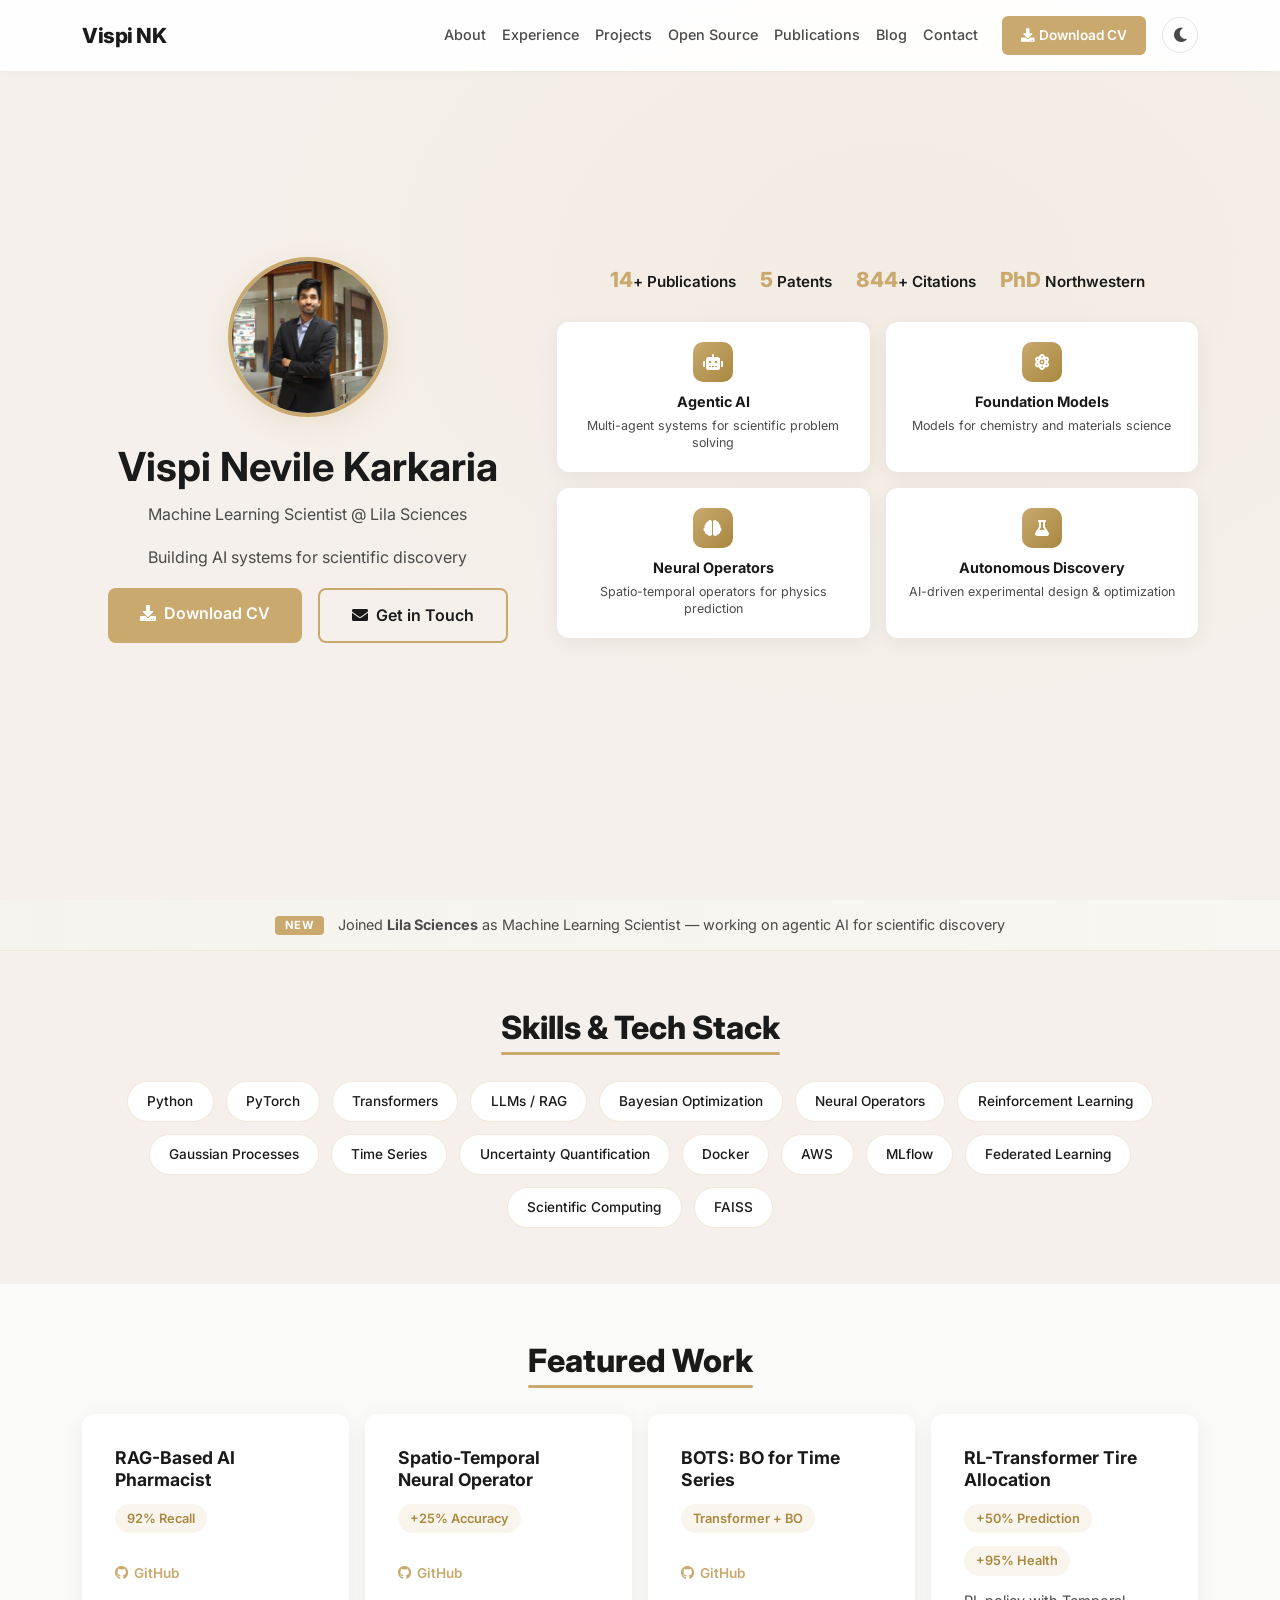
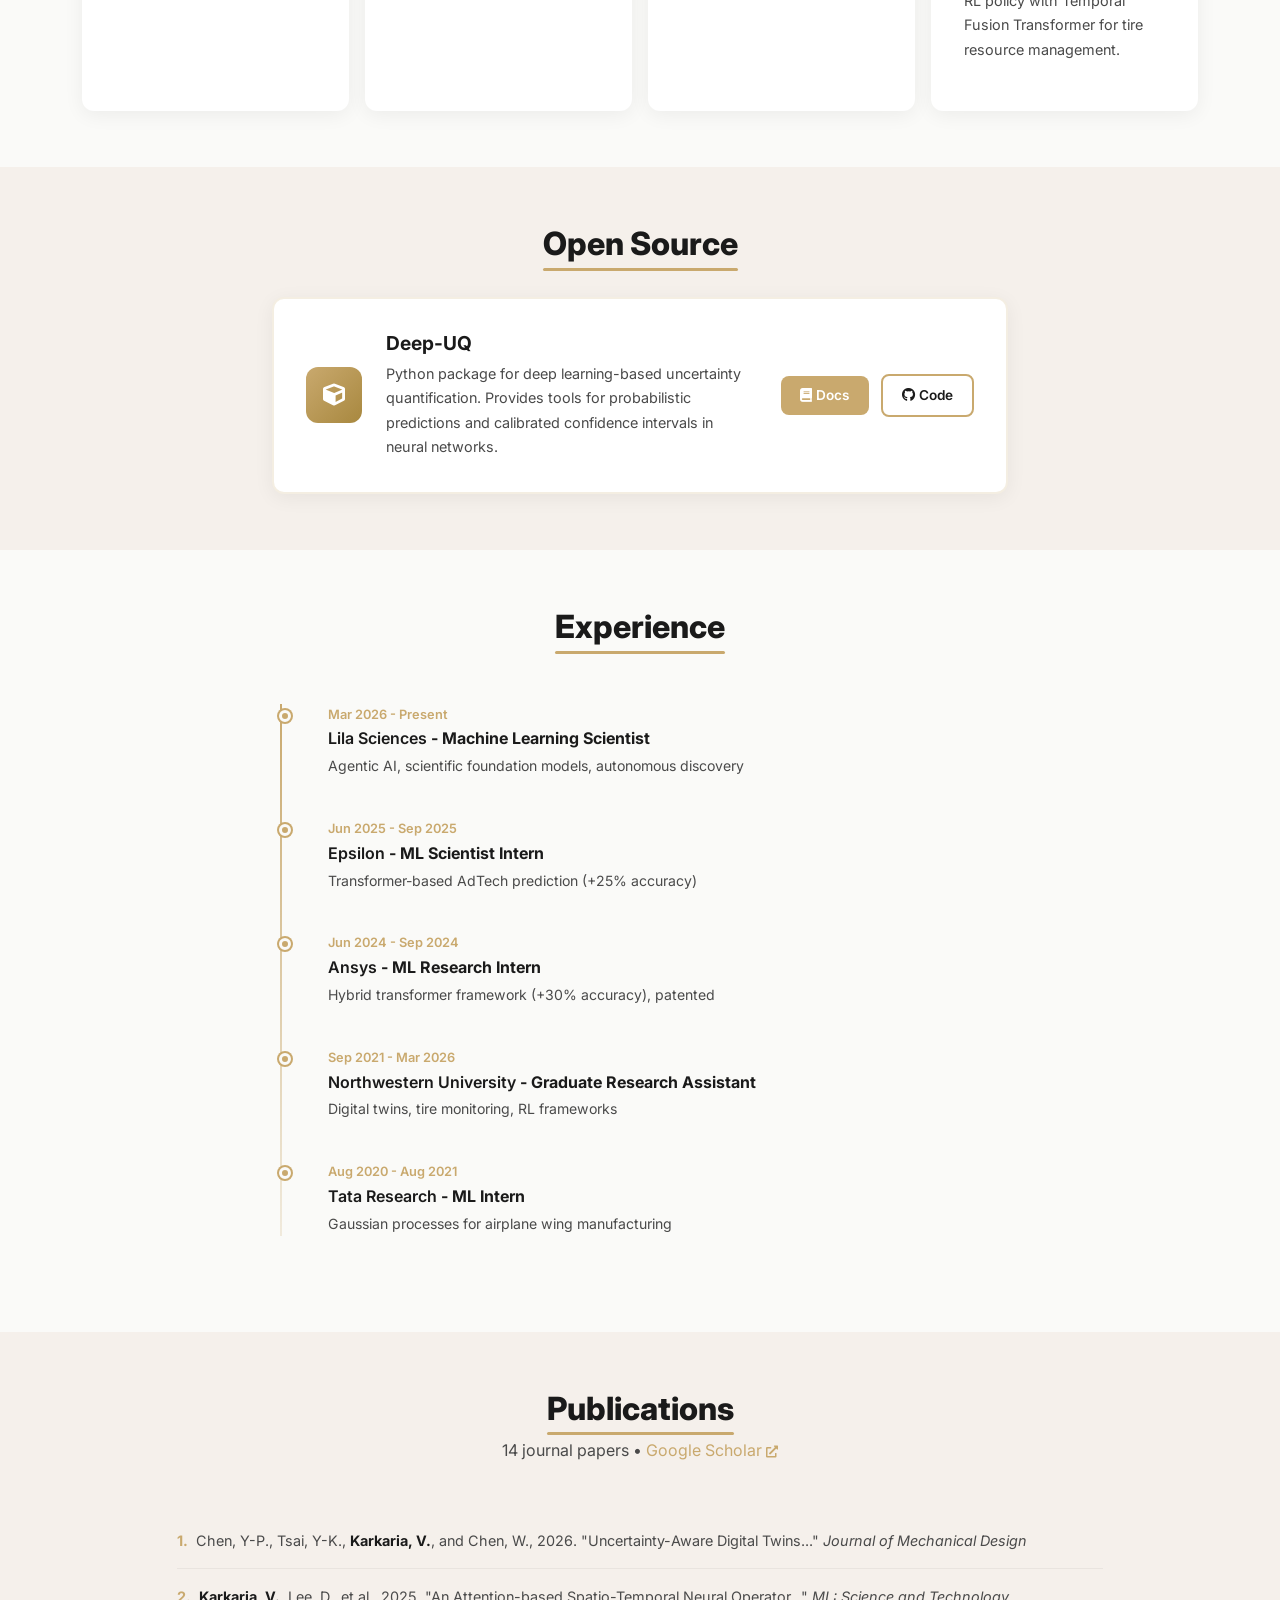
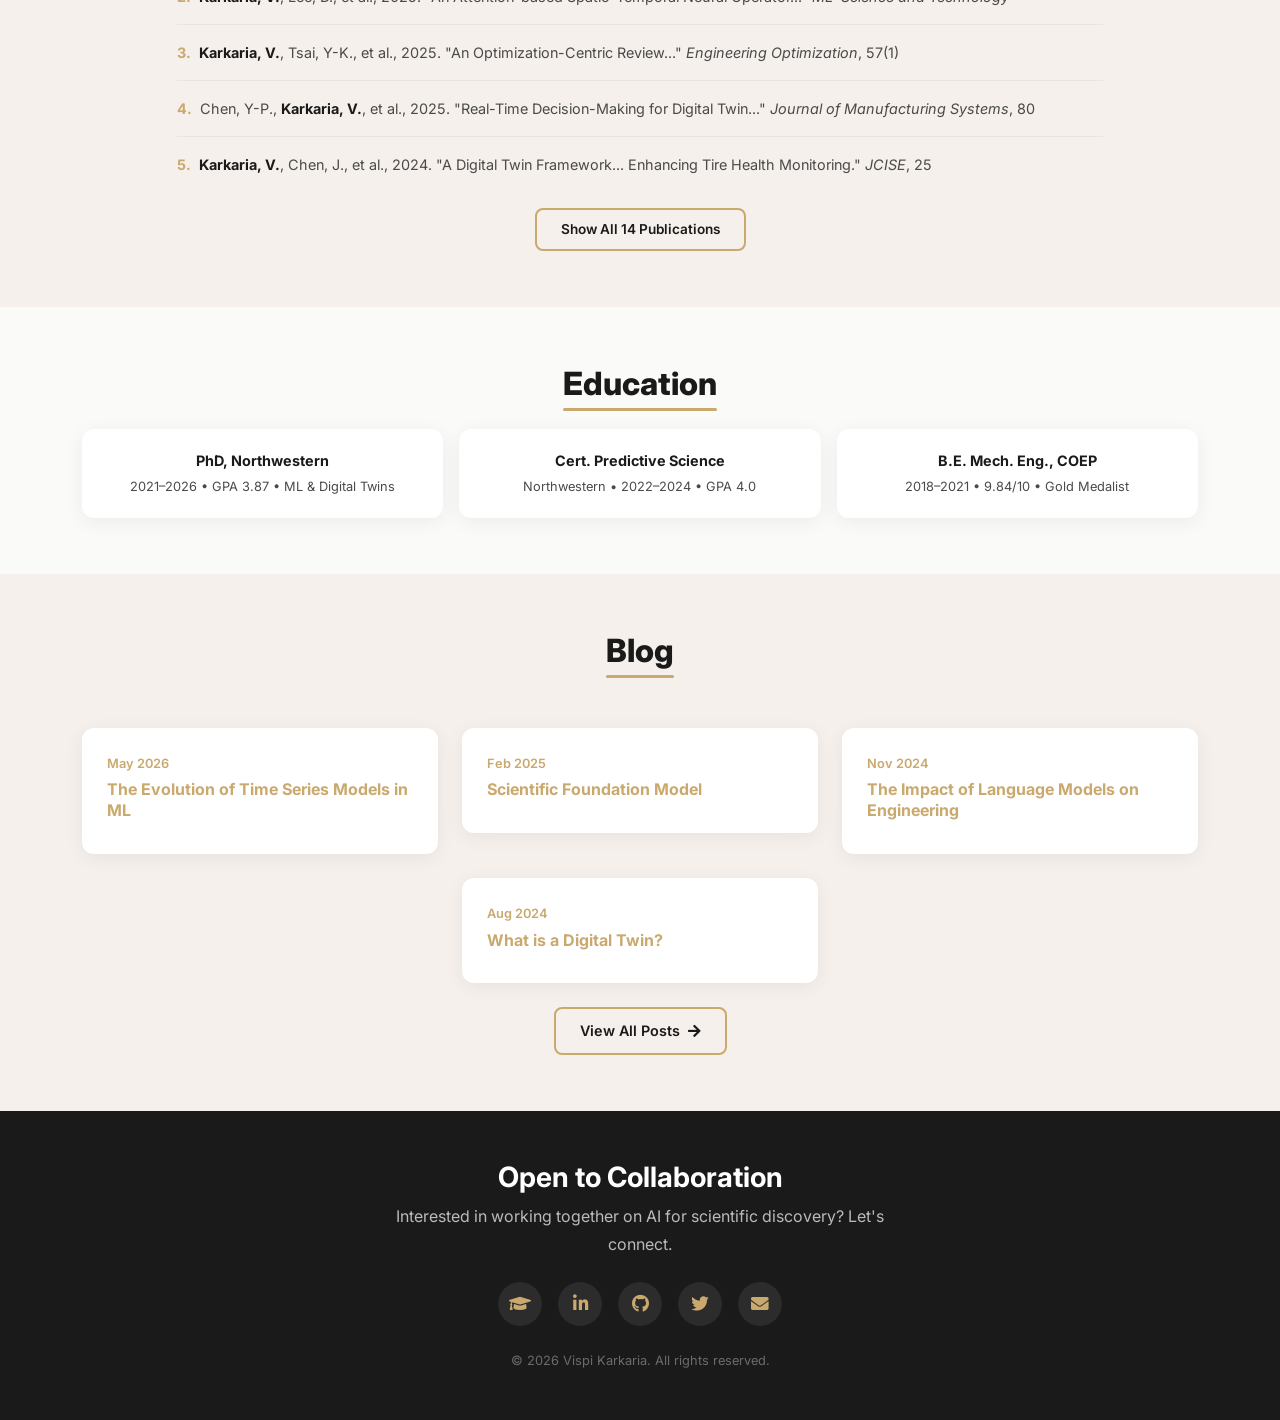
==== commit 39aaf9b2: "Auto-update citation count to 844" ====
--- a/index.html
+++ b/index.html
@@ -91,7 +91,7 @@
         <div class="metrics-strip mb-4">
           <div class="metric-item"><span class="counter" data-target="14">0</span>+ Publications</div>
           <div class="metric-item"><span class="counter" data-target="5">0</span> Patents</div>
-          <div class="metric-item"><span class="counter" data-target="806">0</span>+ Citations</div>
+          <div class="metric-item"><span class="counter" data-target="844">0</span>+ Citations</div>
           <div class="metric-item"><span style="color:var(--accent);font-size:1.3rem;font-weight:800;">PhD</span> Northwestern</div>
         </div>
         <div class="row g-3">
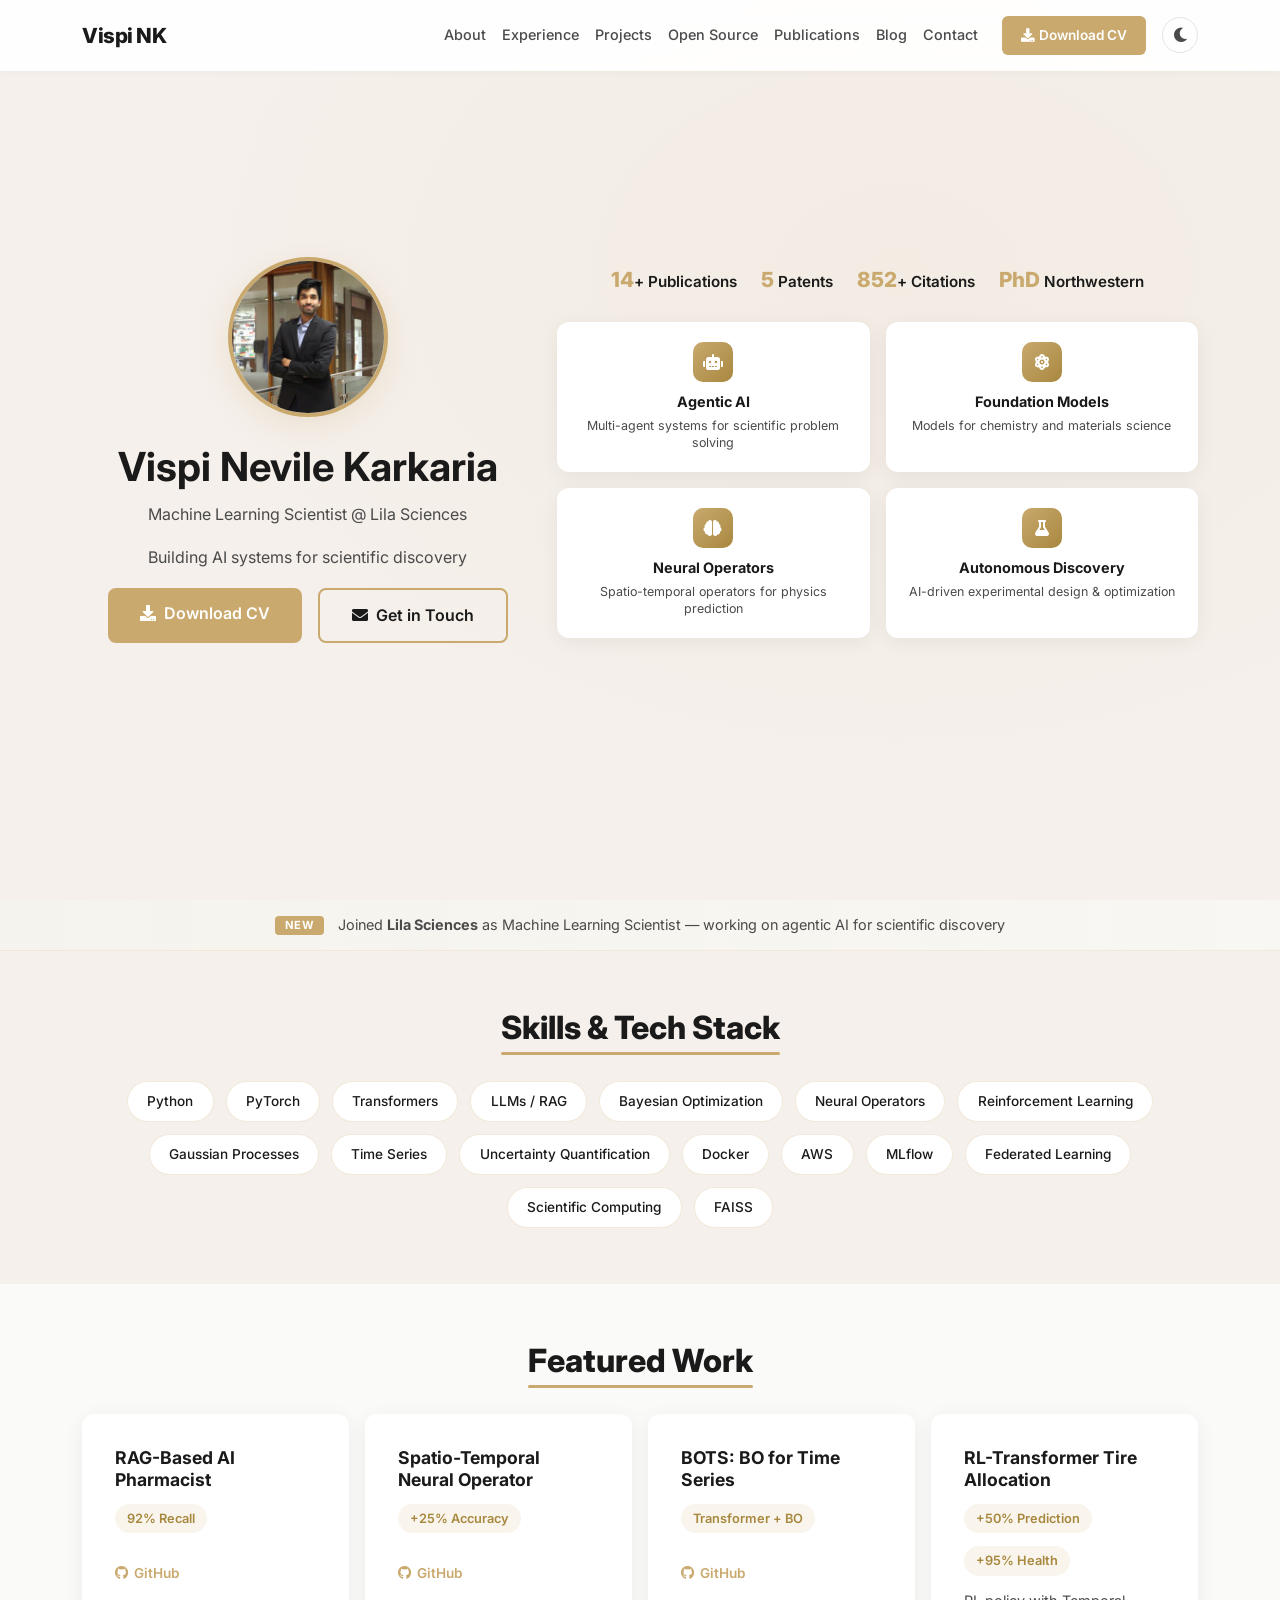
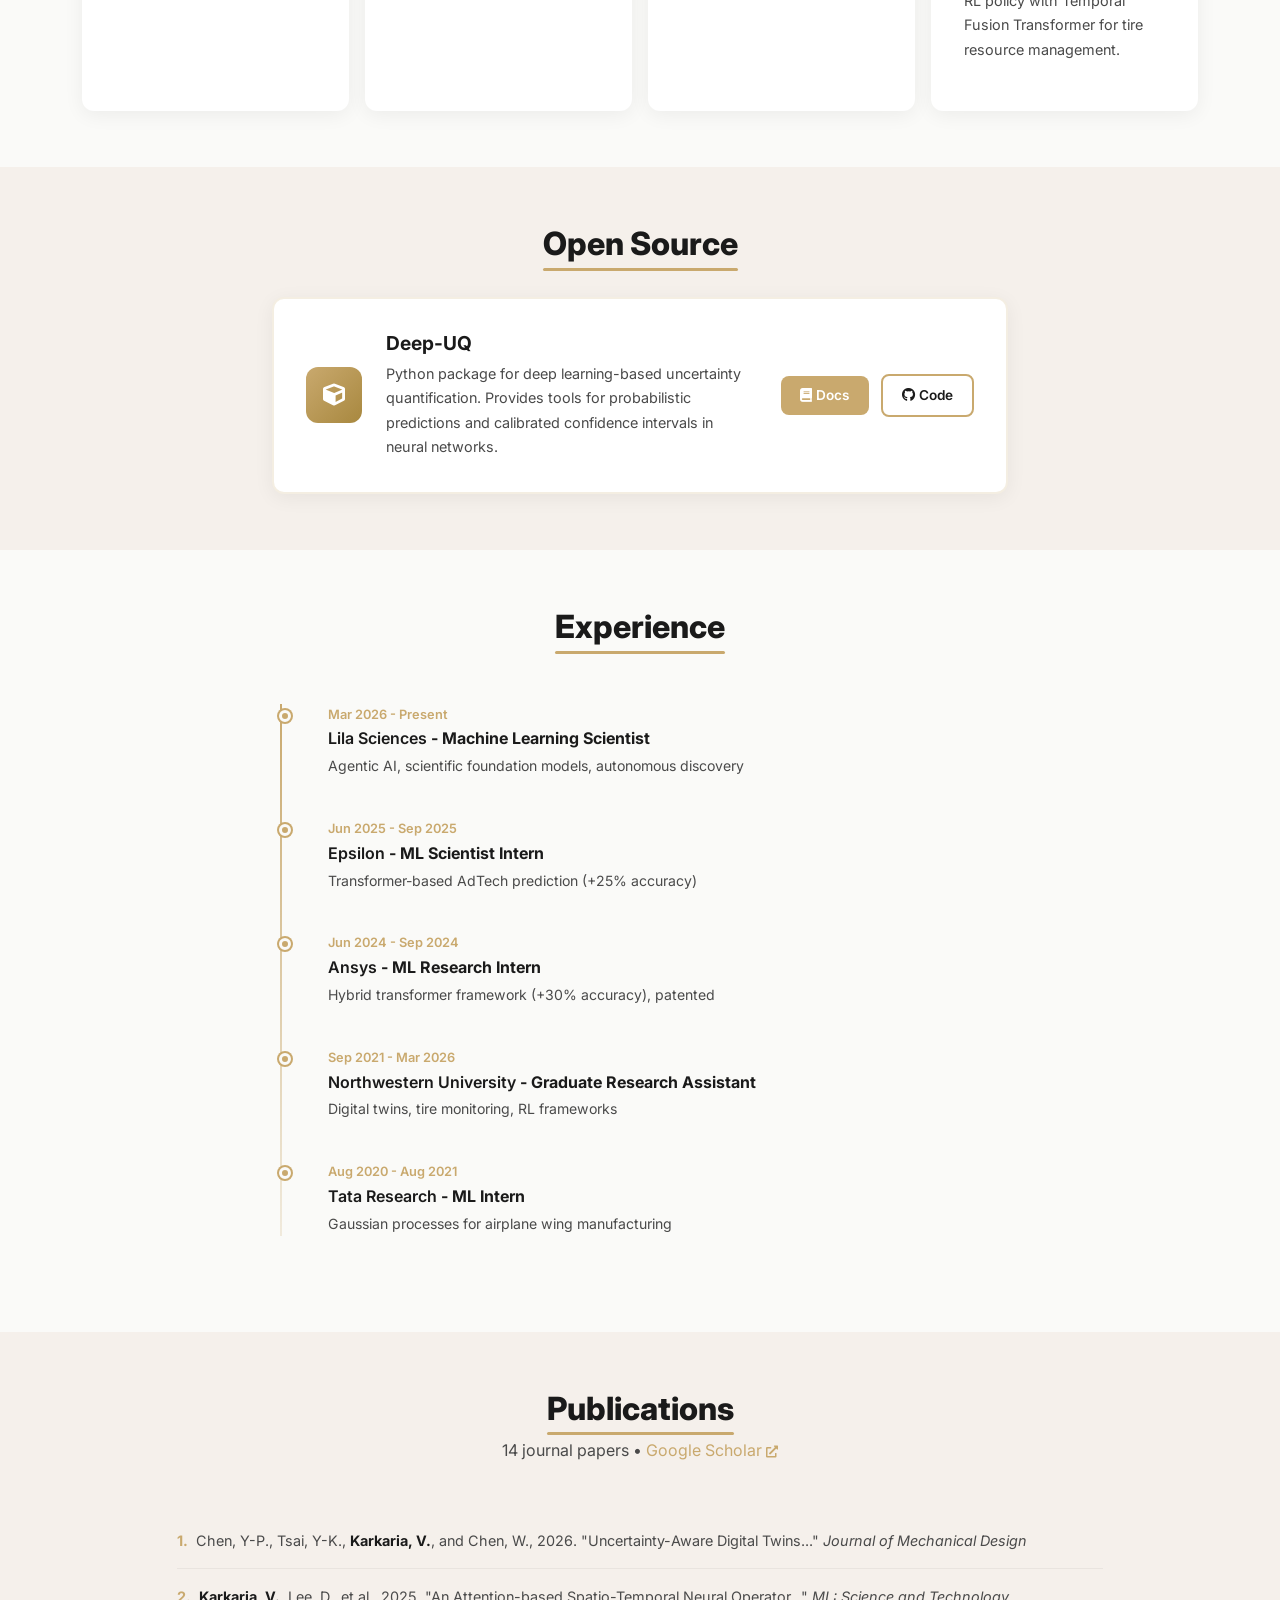
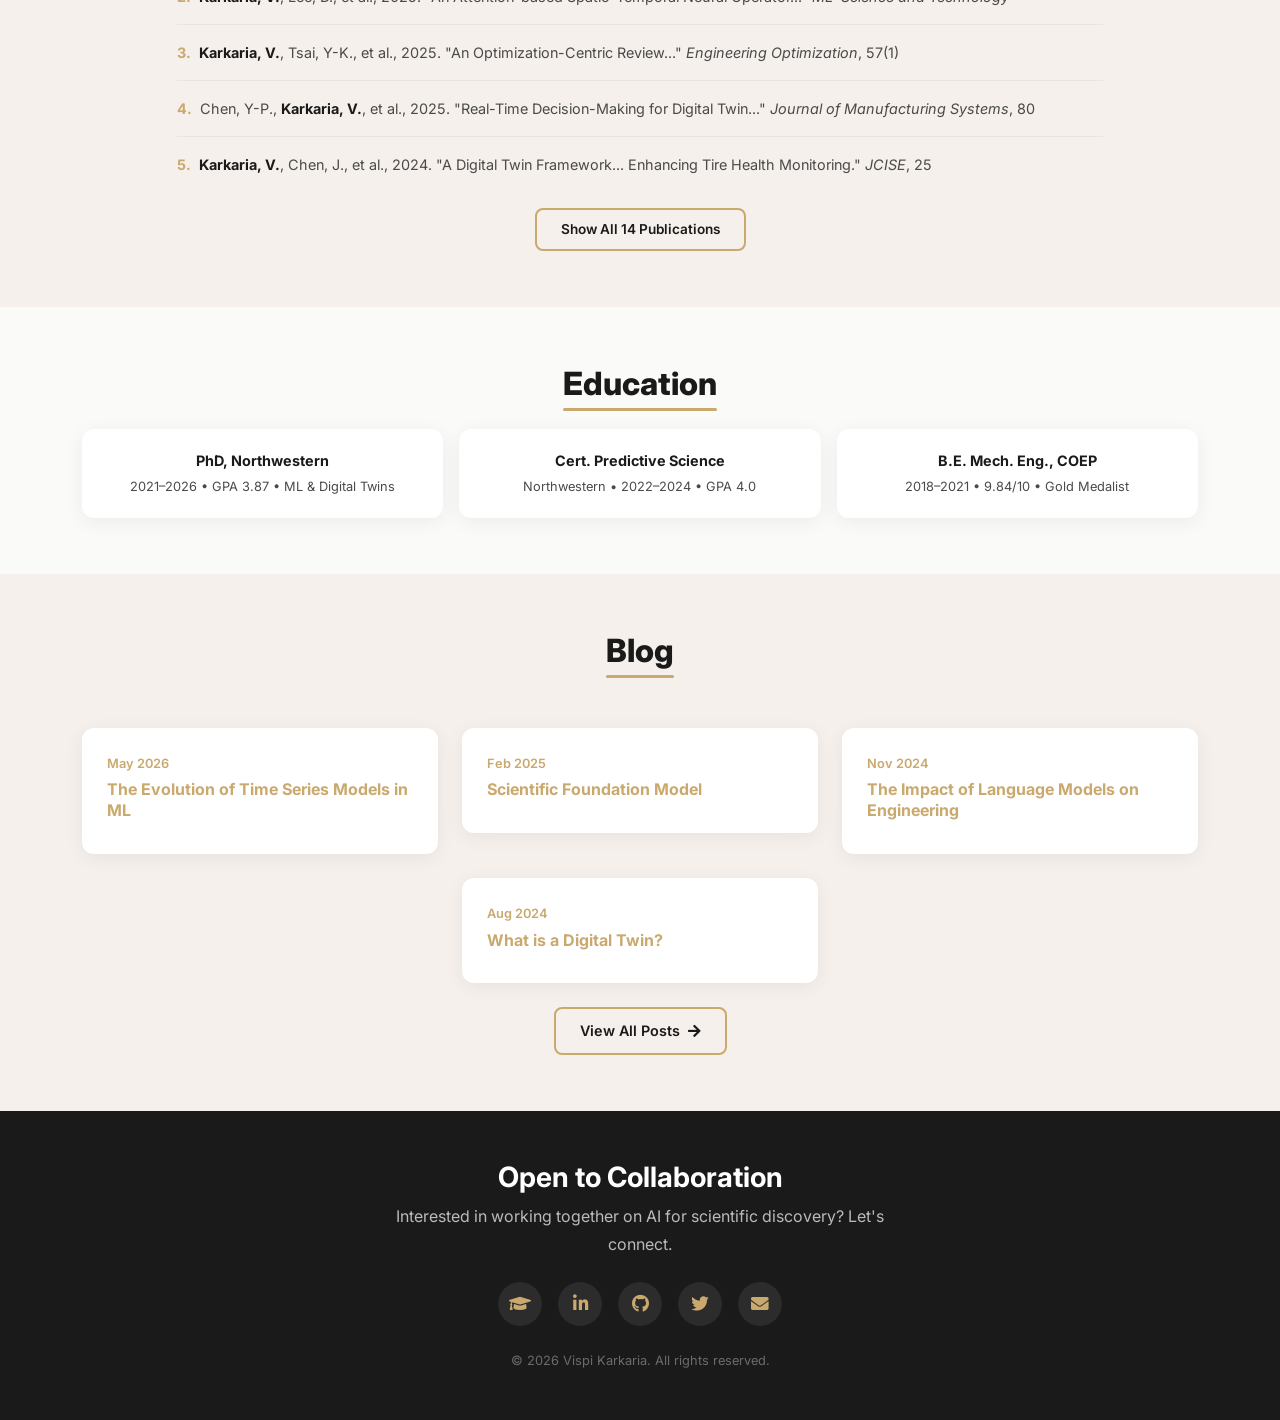
==== commit f7f509ef: "Auto-update citation count to 852" ====
--- a/index.html
+++ b/index.html
@@ -91,7 +91,7 @@
         <div class="metrics-strip mb-4">
           <div class="metric-item"><span class="counter" data-target="14">0</span>+ Publications</div>
           <div class="metric-item"><span class="counter" data-target="5">0</span> Patents</div>
-          <div class="metric-item"><span class="counter" data-target="844">0</span>+ Citations</div>
+          <div class="metric-item"><span class="counter" data-target="852">0</span>+ Citations</div>
           <div class="metric-item"><span style="color:var(--accent);font-size:1.3rem;font-weight:800;">PhD</span> Northwestern</div>
         </div>
         <div class="row g-3">
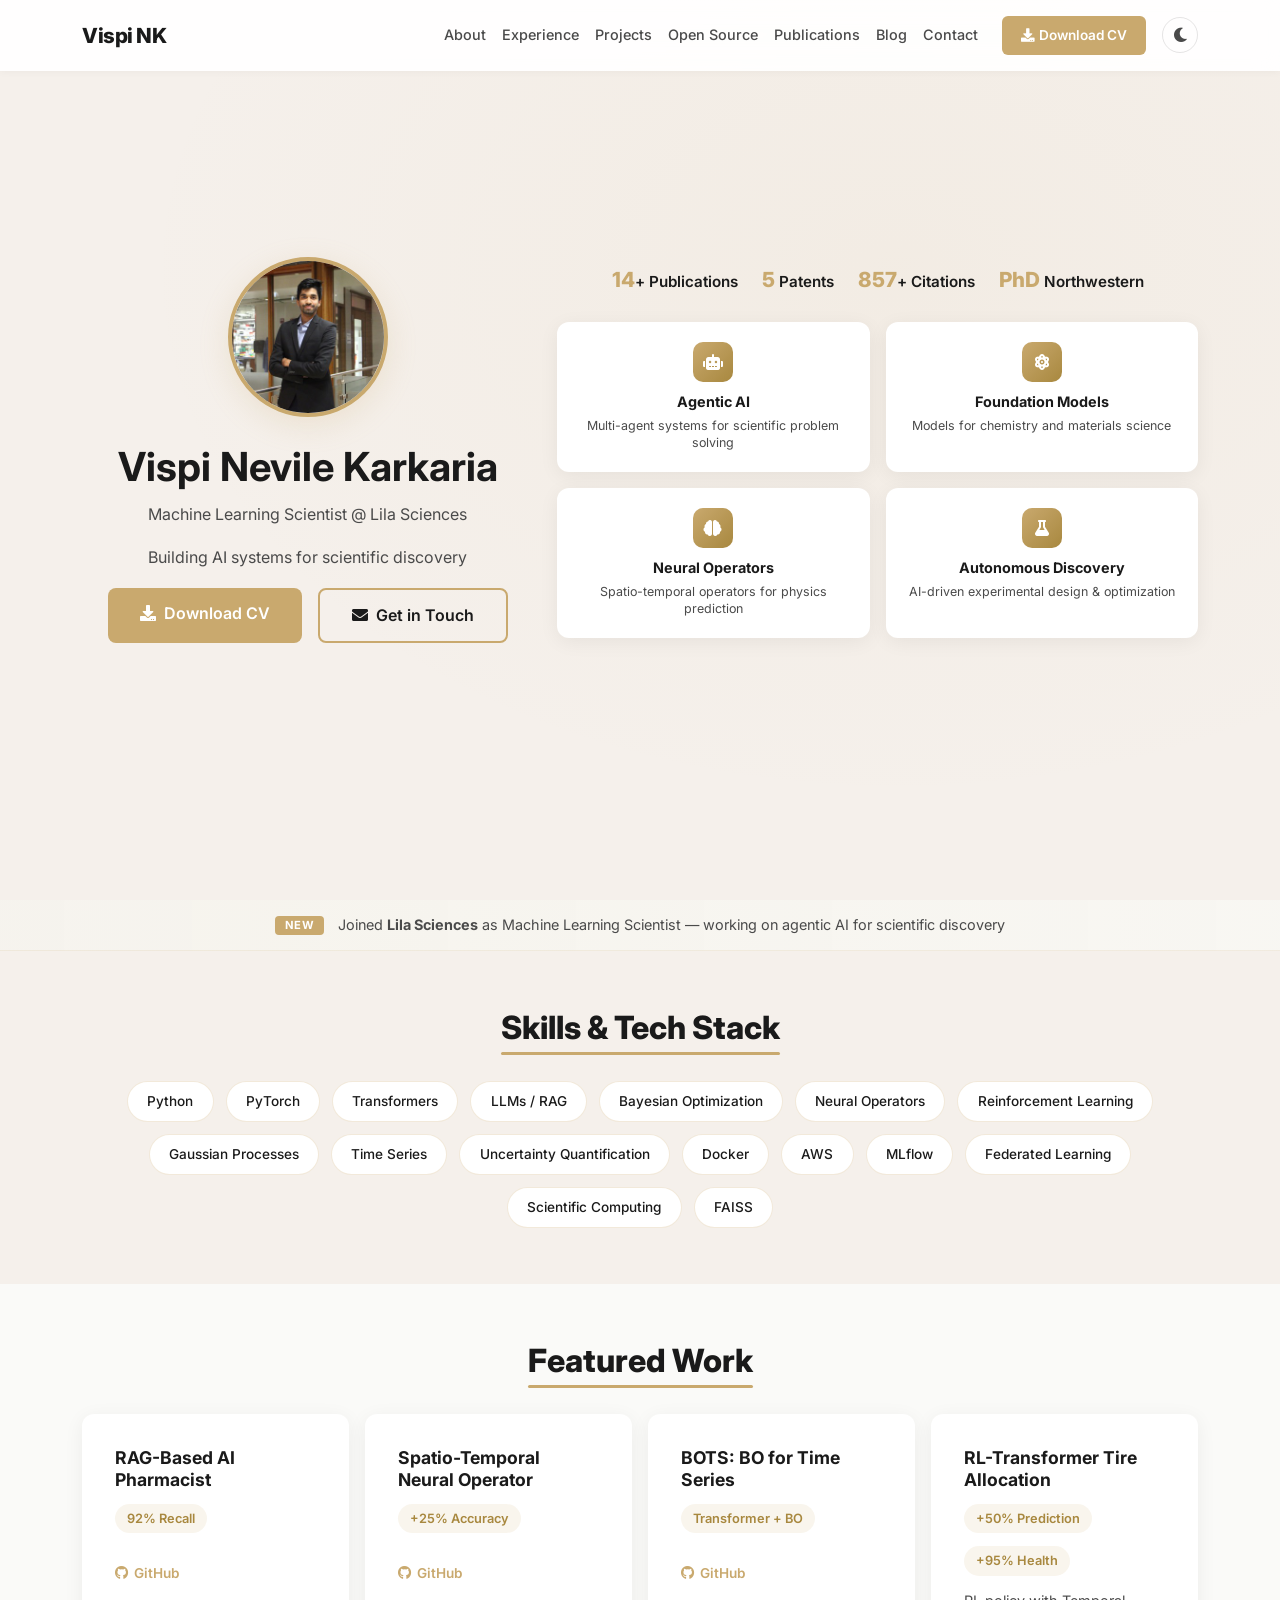
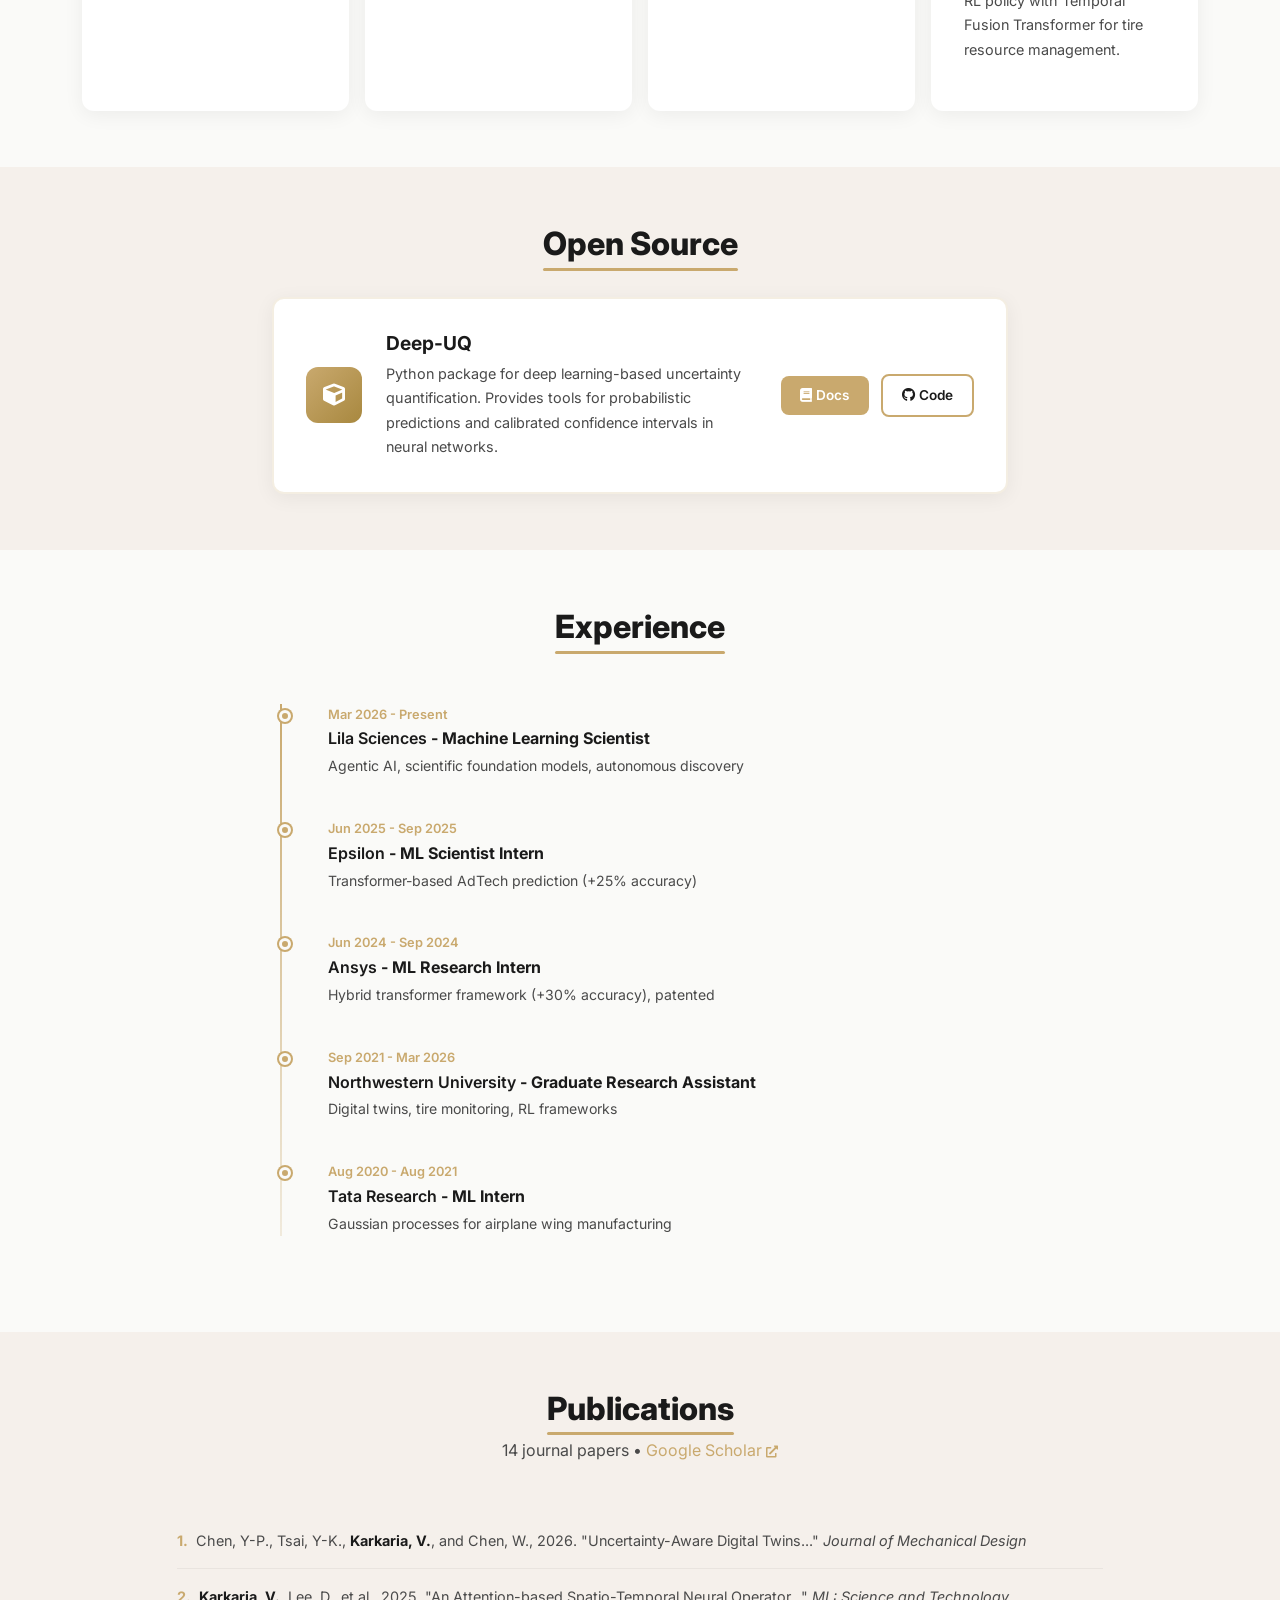
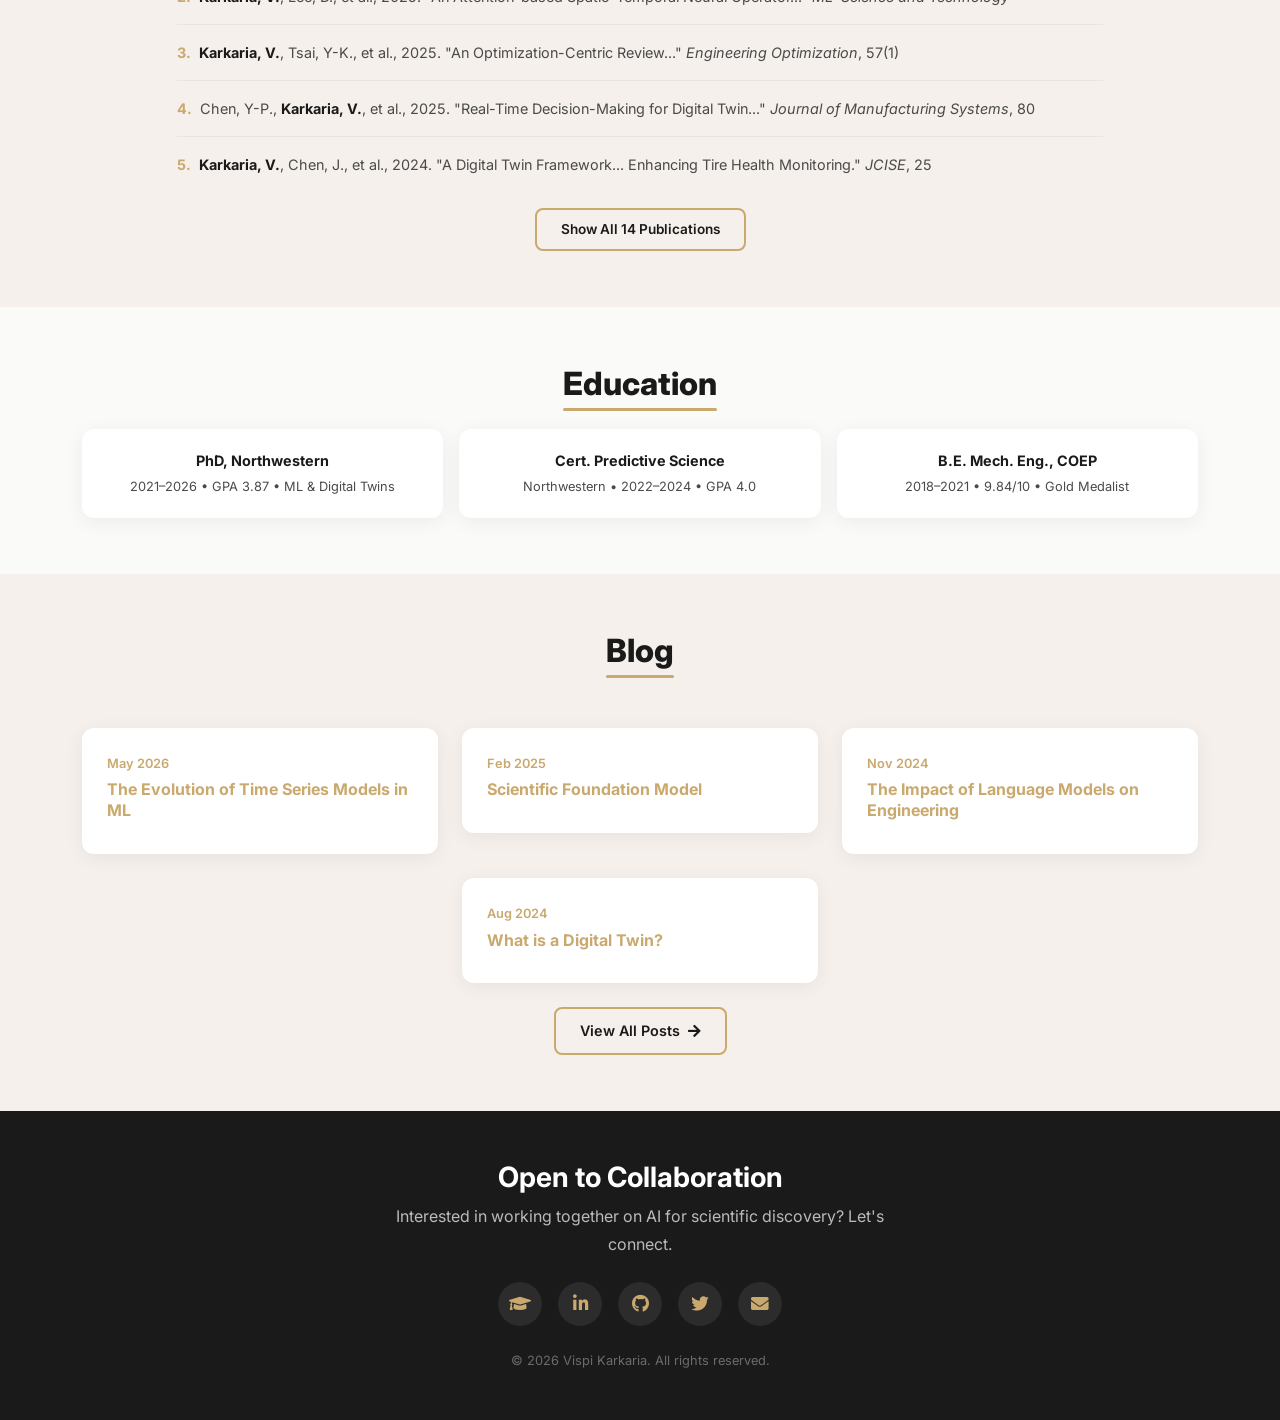
==== commit 84bb7e2e: "Auto-update citation count to 857" ====
--- a/index.html
+++ b/index.html
@@ -91,7 +91,7 @@
         <div class="metrics-strip mb-4">
           <div class="metric-item"><span class="counter" data-target="14">0</span>+ Publications</div>
           <div class="metric-item"><span class="counter" data-target="5">0</span> Patents</div>
-          <div class="metric-item"><span class="counter" data-target="852">0</span>+ Citations</div>
+          <div class="metric-item"><span class="counter" data-target="857">0</span>+ Citations</div>
           <div class="metric-item"><span style="color:var(--accent);font-size:1.3rem;font-weight:800;">PhD</span> Northwestern</div>
         </div>
         <div class="row g-3">
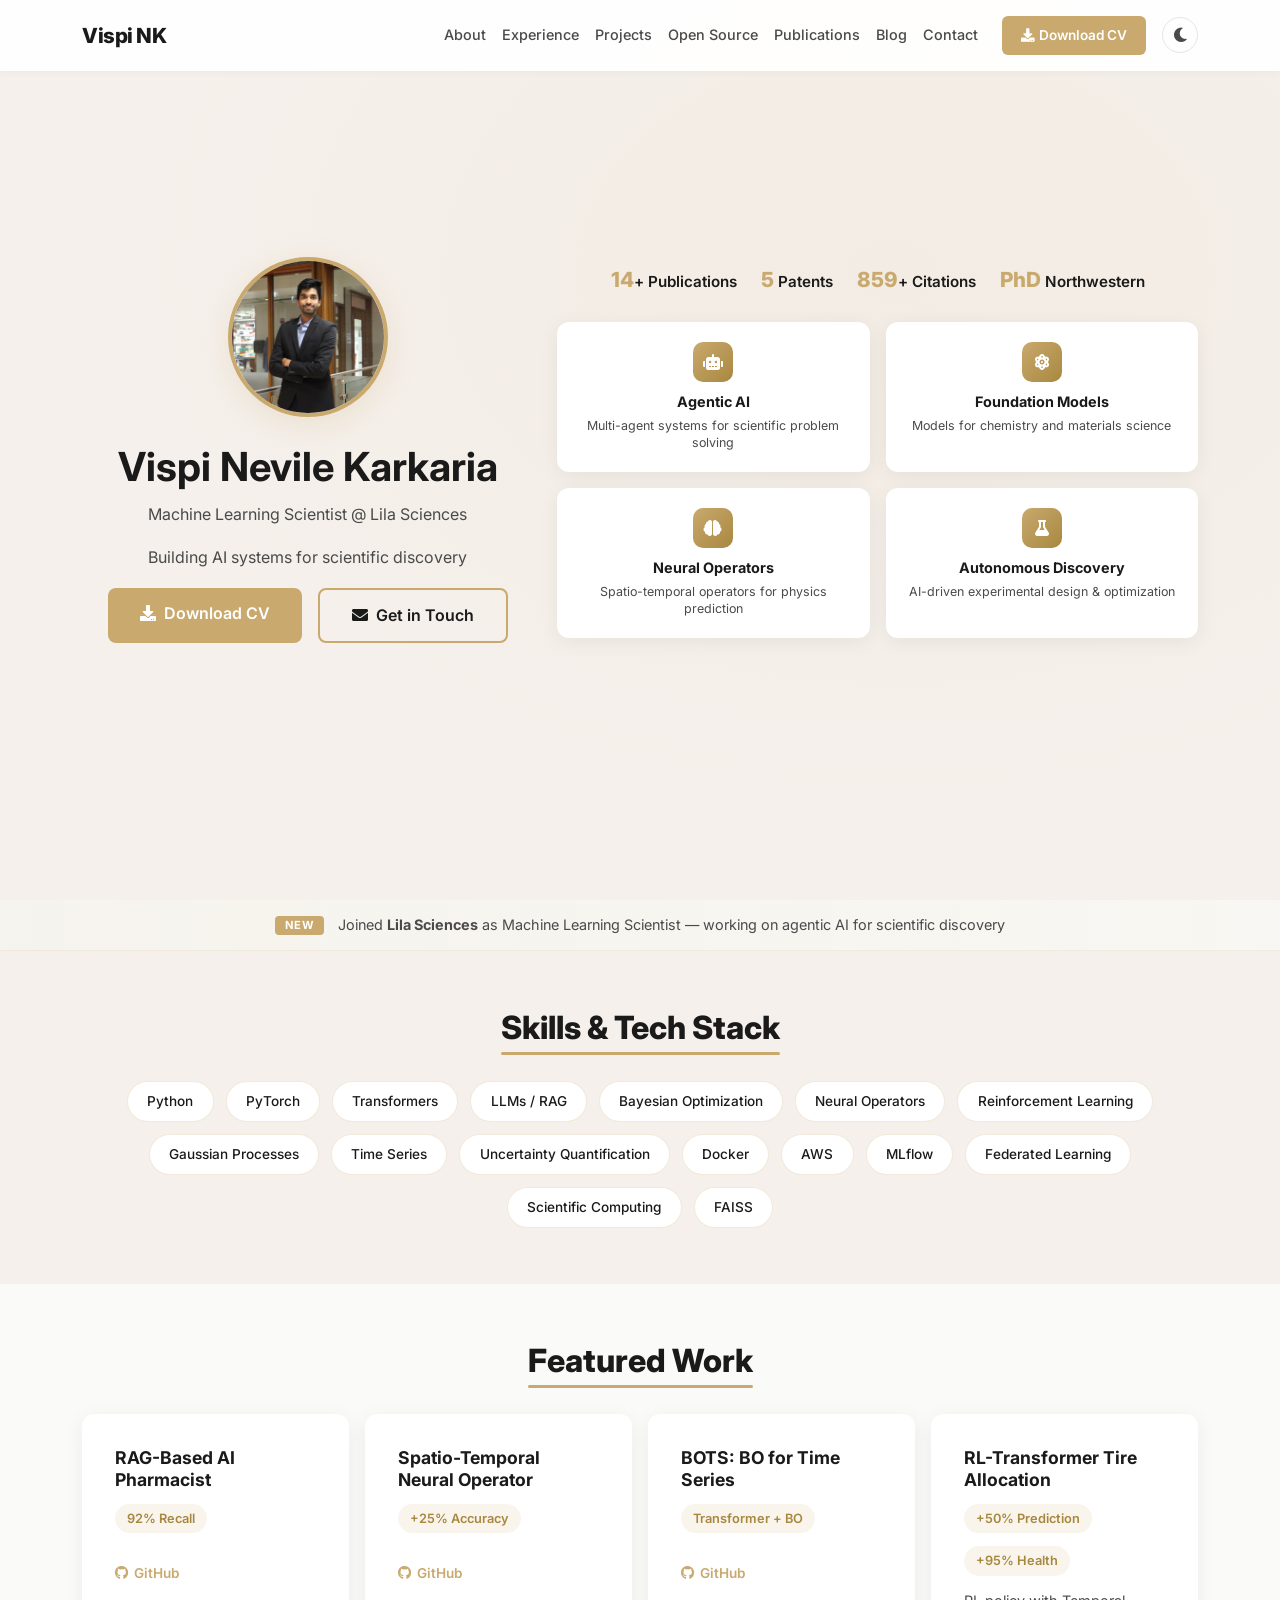
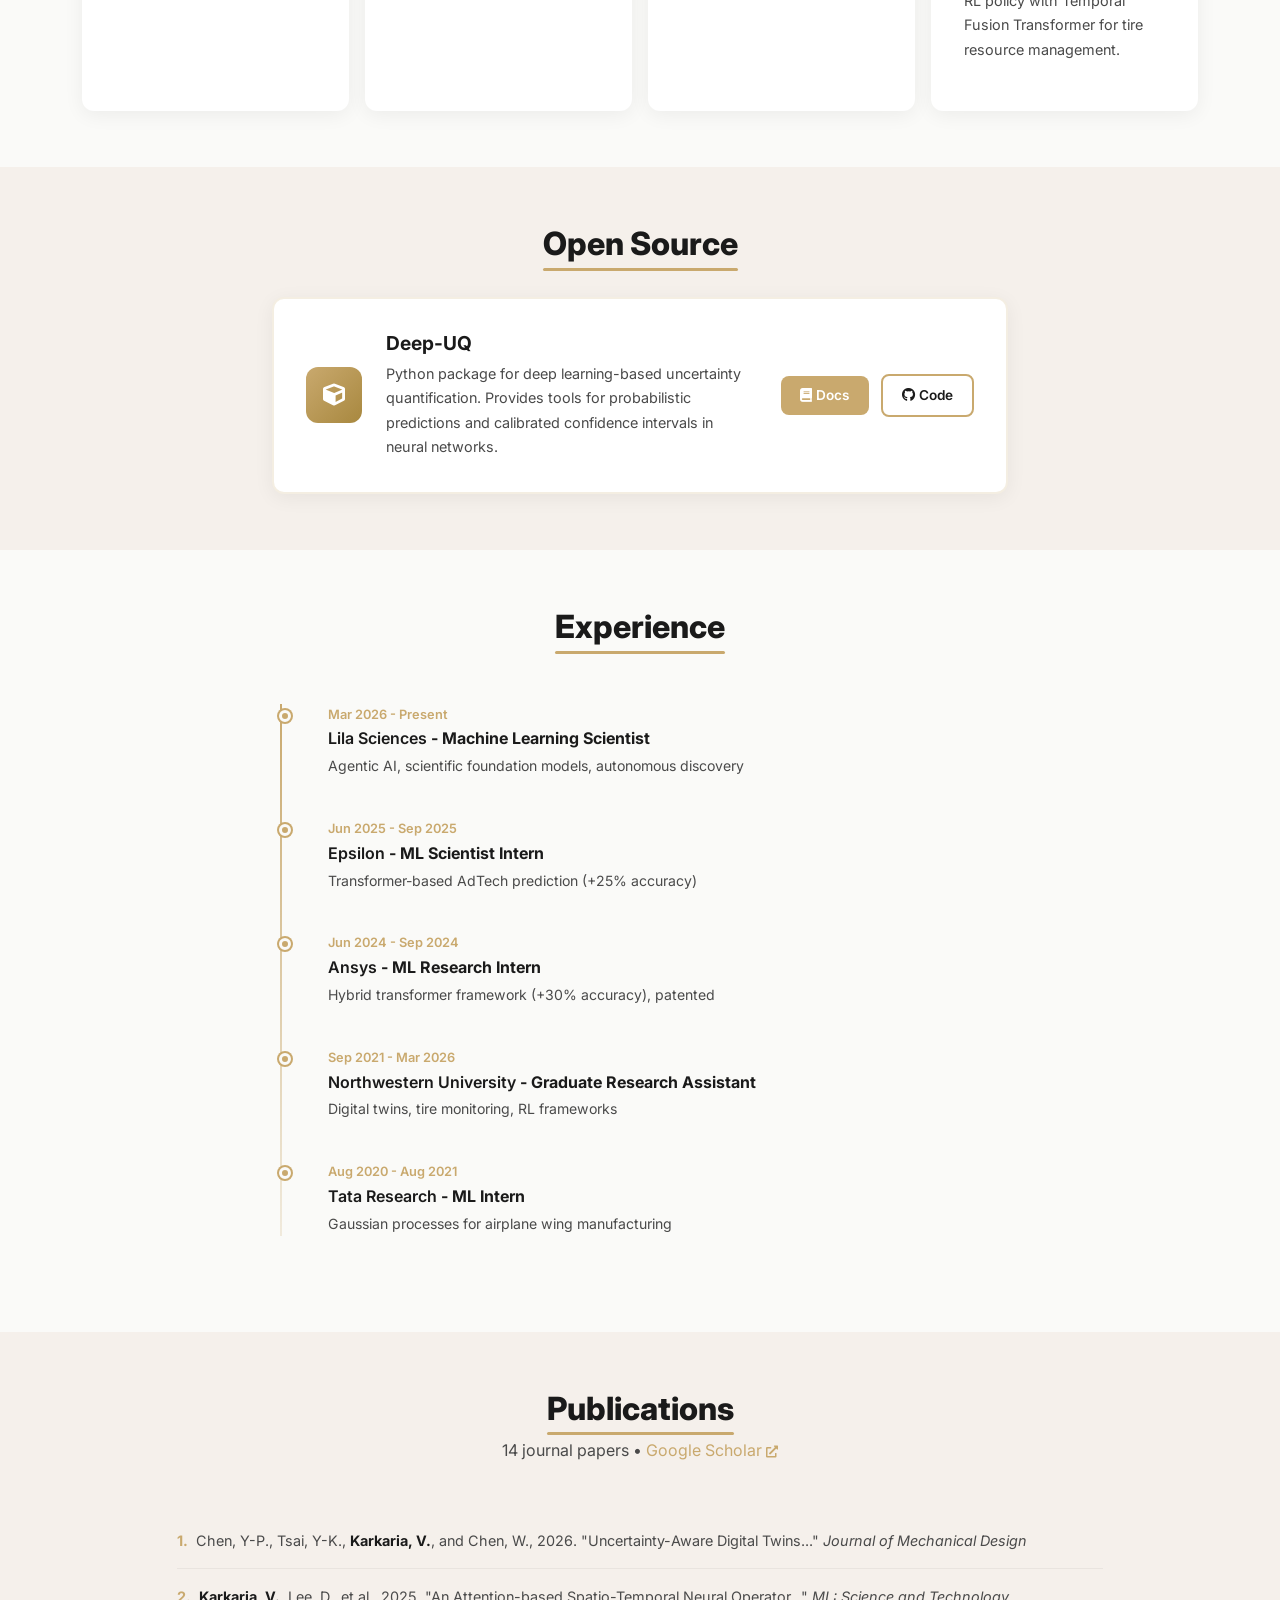
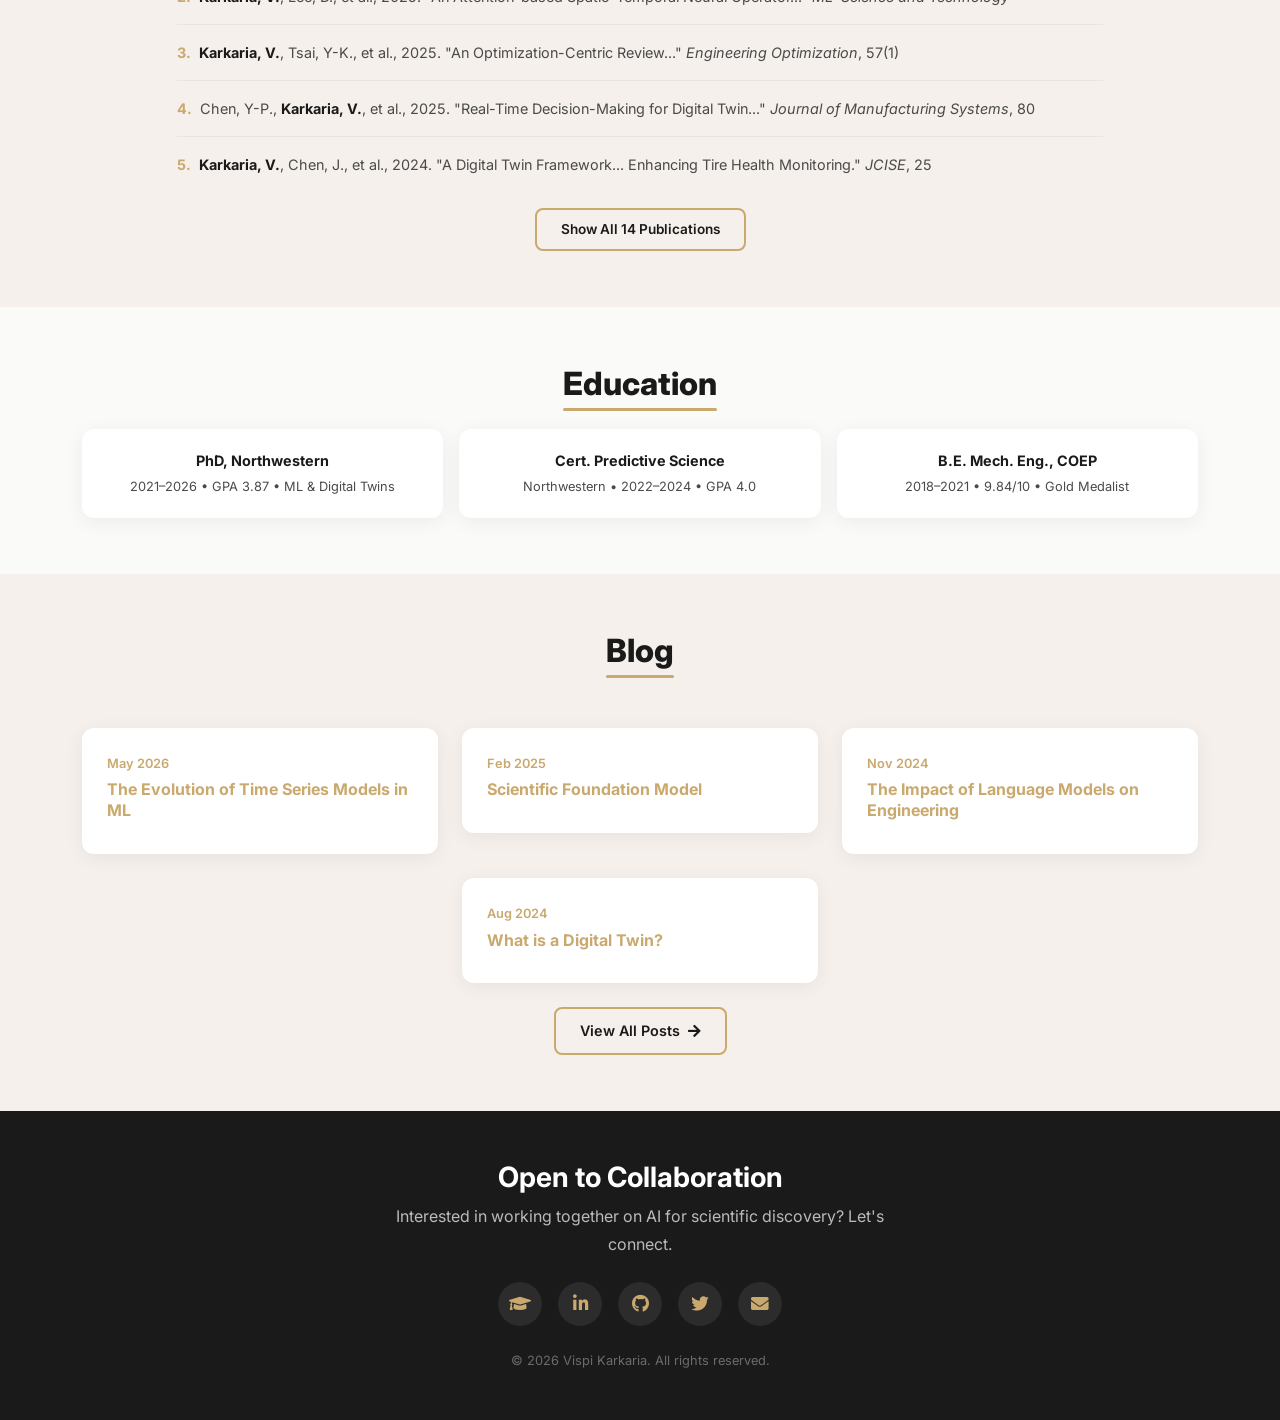
==== commit d9d4dd7d: "Auto-update citation count to 859" ====
--- a/index.html
+++ b/index.html
@@ -91,7 +91,7 @@
         <div class="metrics-strip mb-4">
           <div class="metric-item"><span class="counter" data-target="14">0</span>+ Publications</div>
           <div class="metric-item"><span class="counter" data-target="5">0</span> Patents</div>
-          <div class="metric-item"><span class="counter" data-target="857">0</span>+ Citations</div>
+          <div class="metric-item"><span class="counter" data-target="859">0</span>+ Citations</div>
           <div class="metric-item"><span style="color:var(--accent);font-size:1.3rem;font-weight:800;">PhD</span> Northwestern</div>
         </div>
         <div class="row g-3">
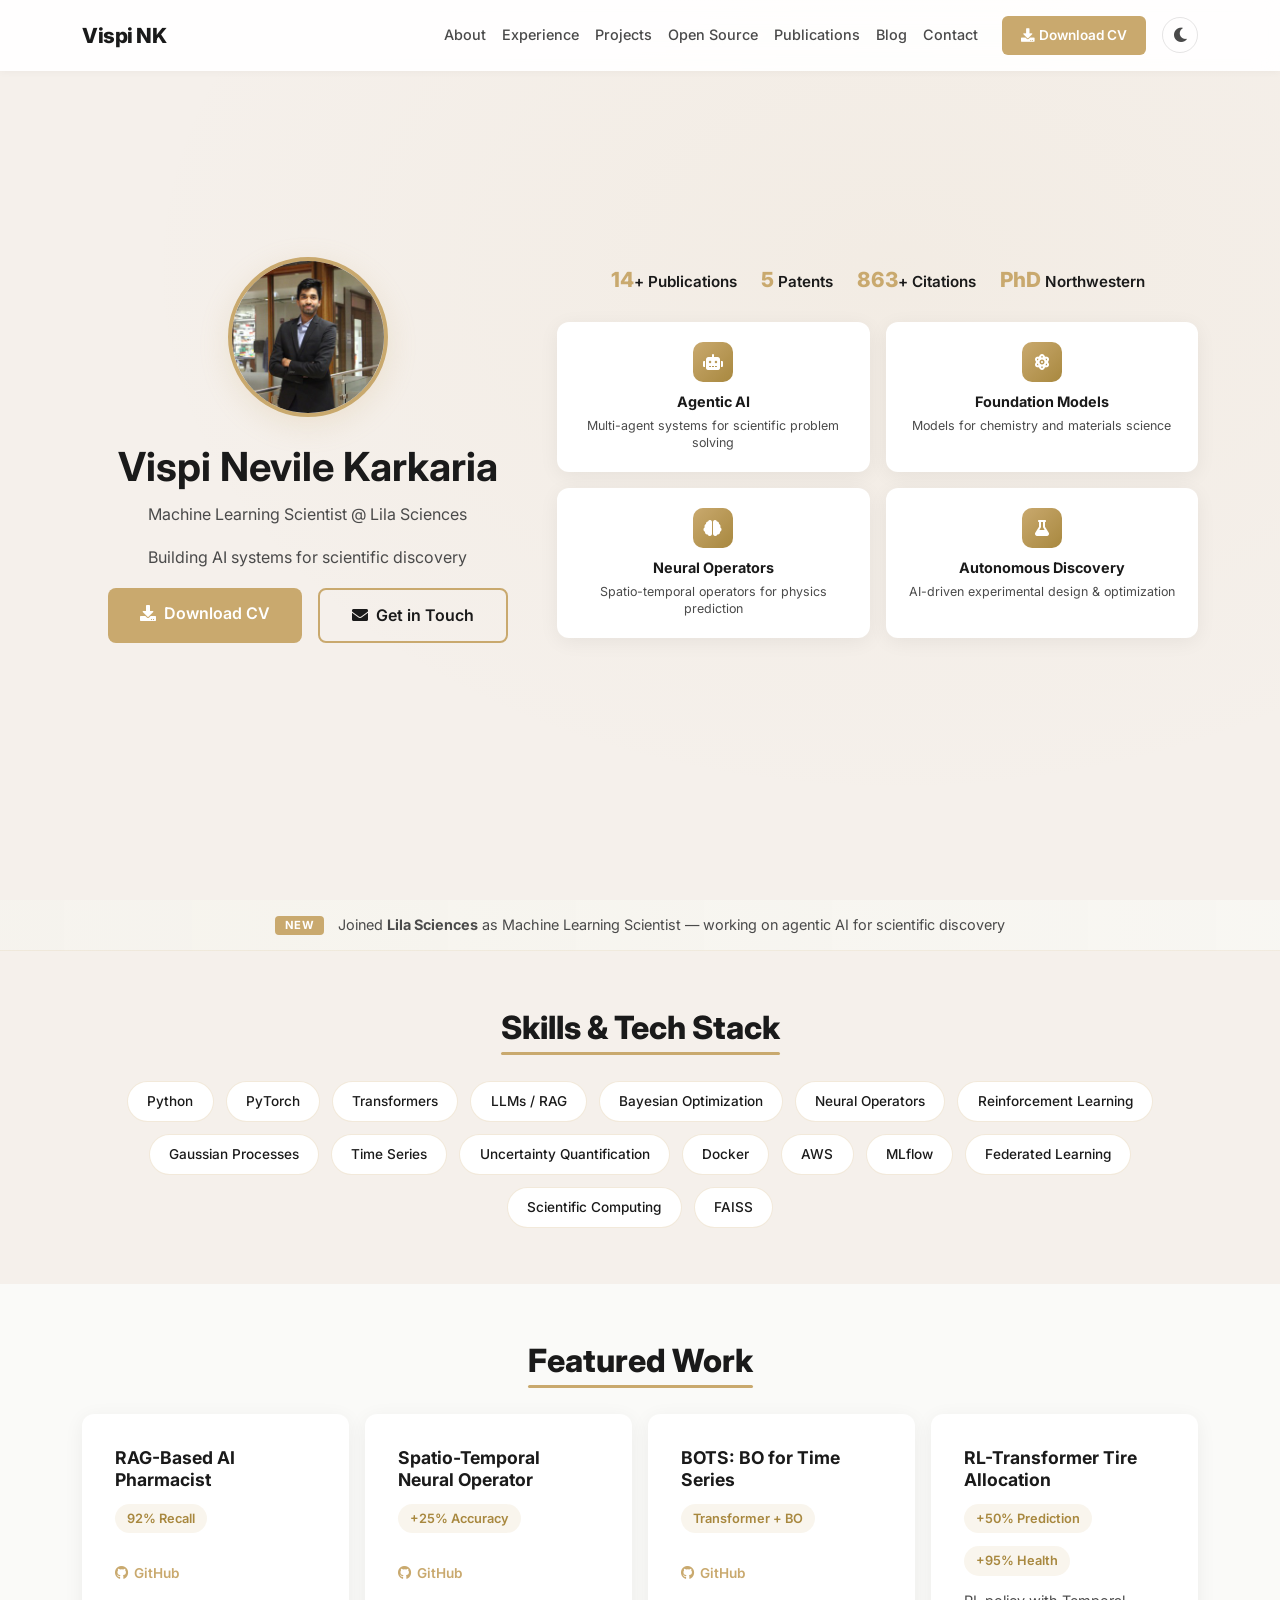
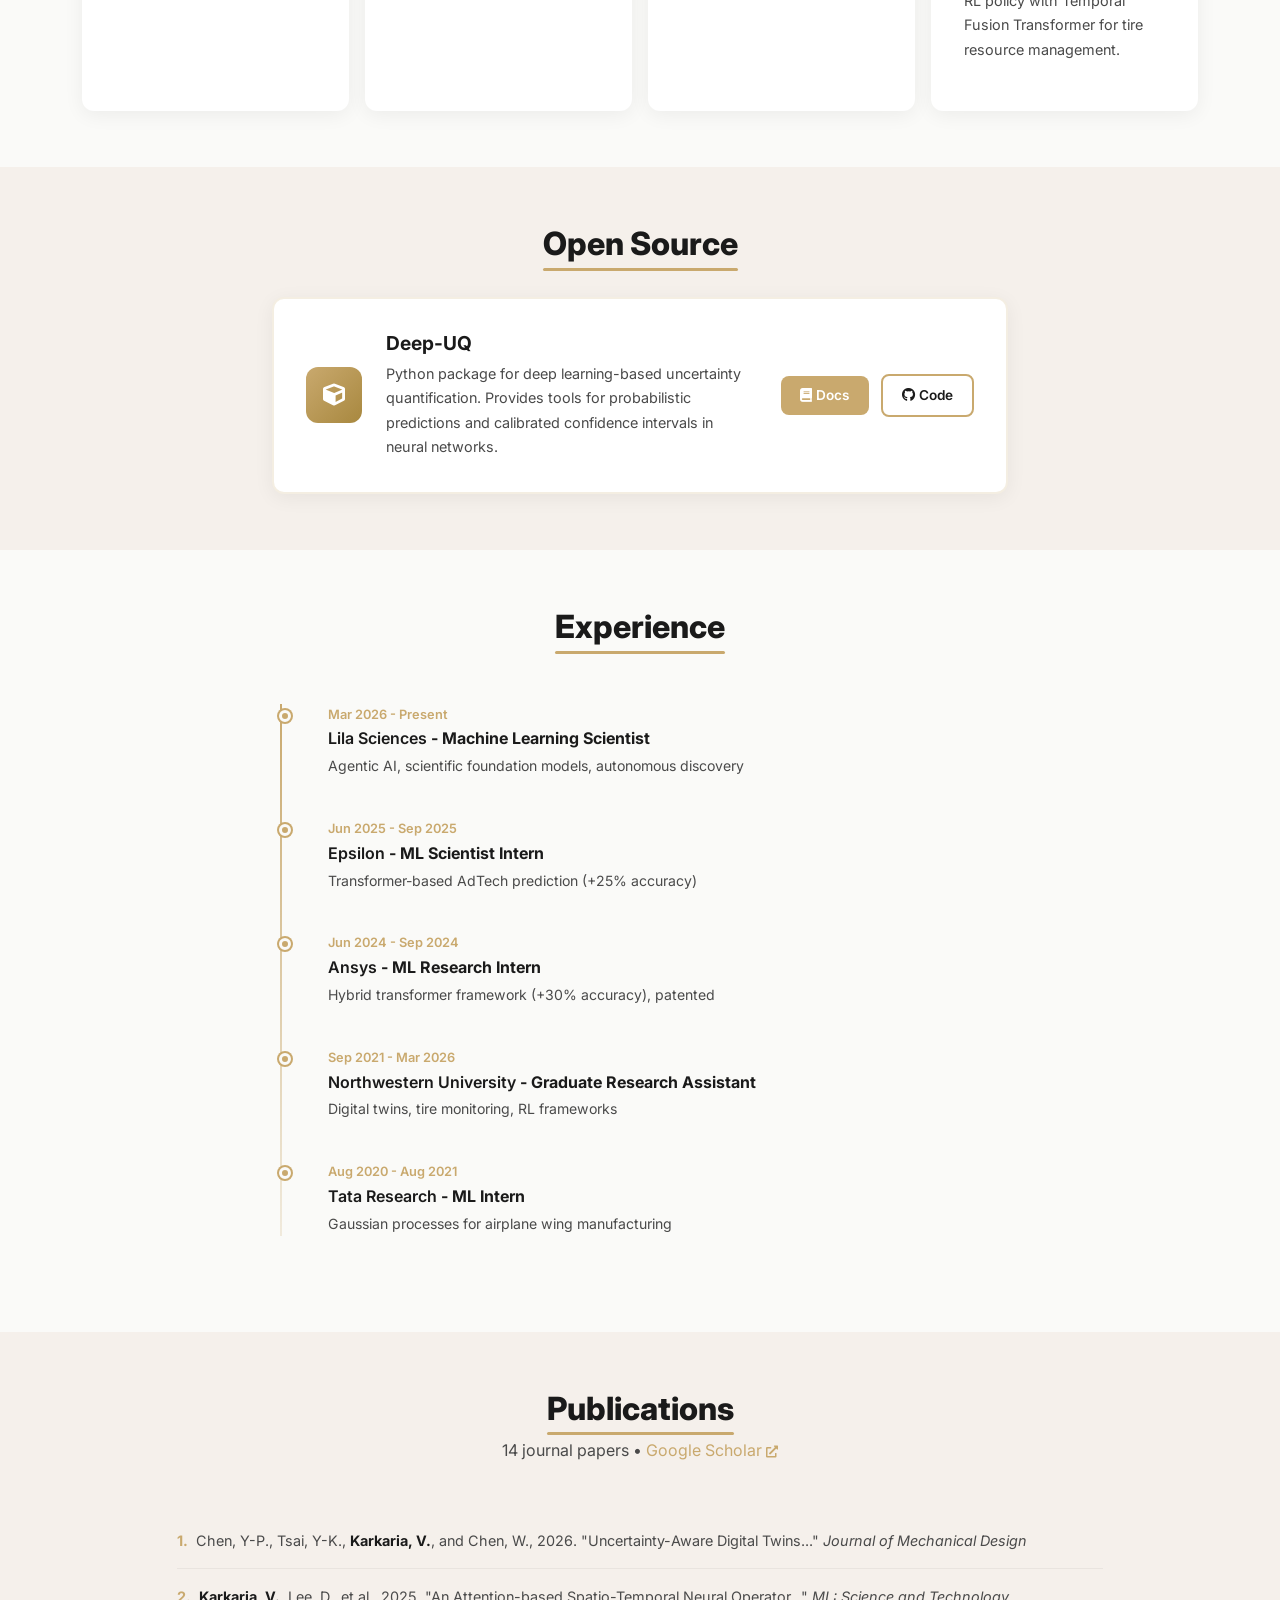
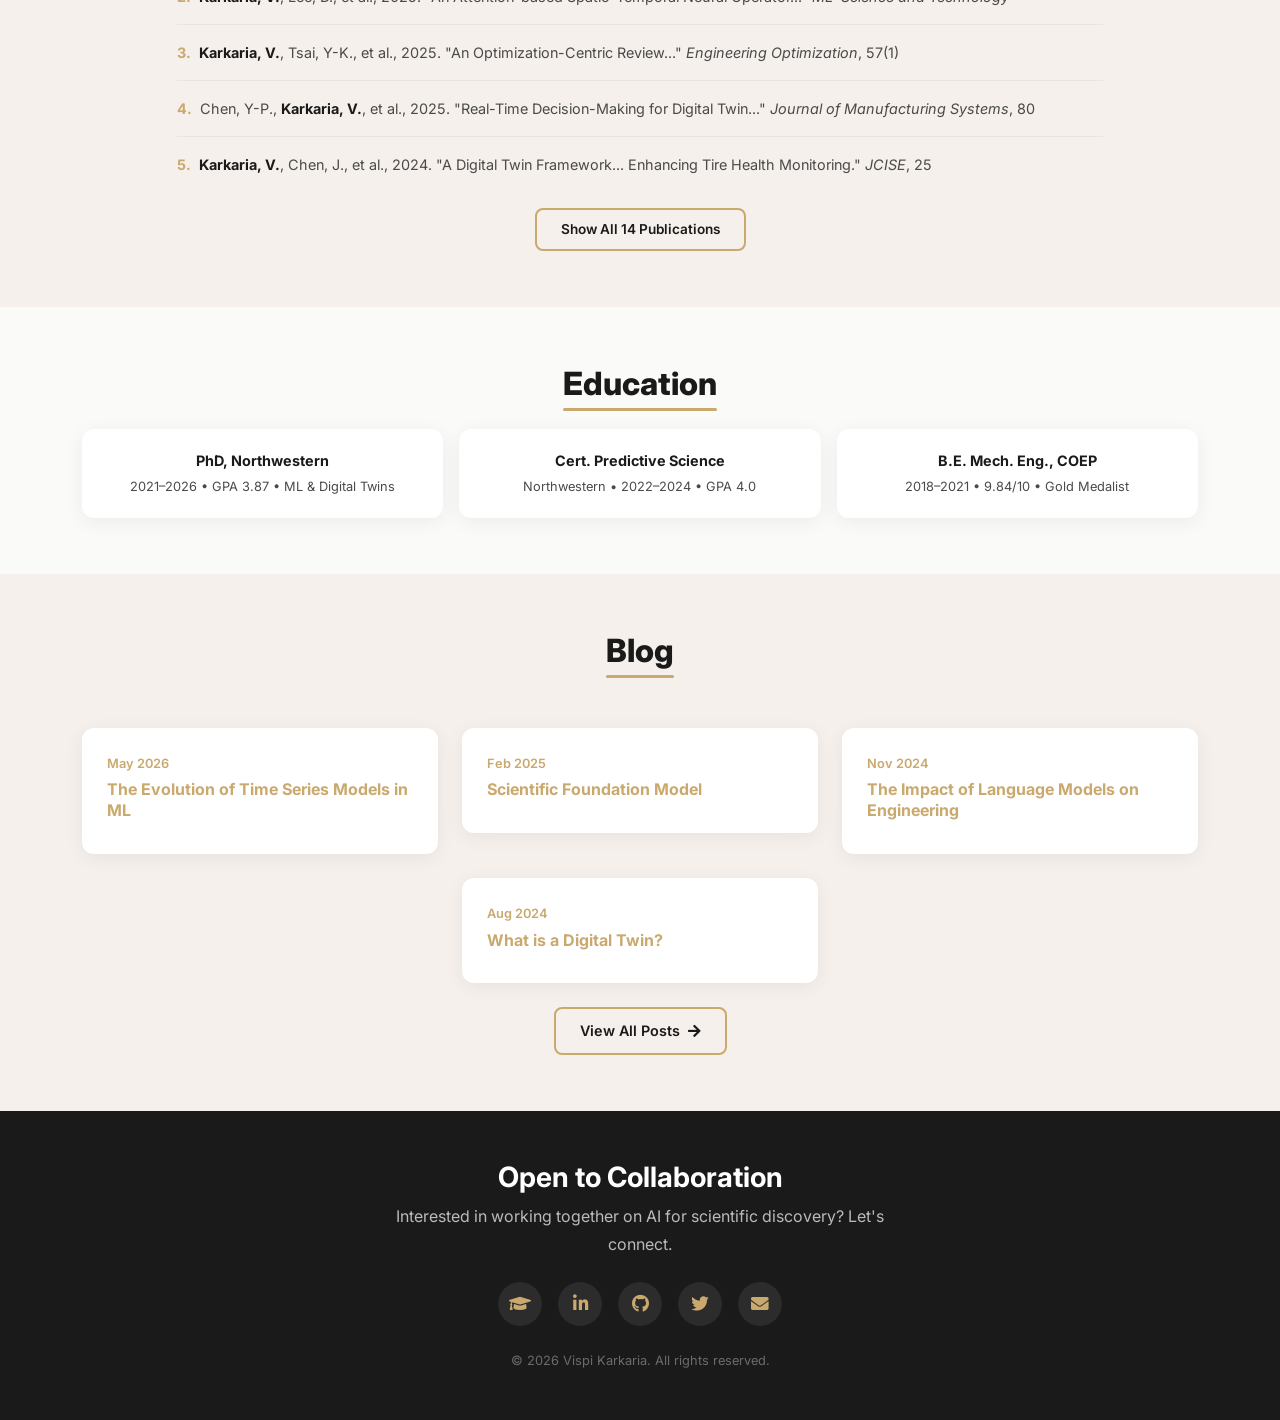
==== commit d82c9bff: "Auto-update citation count to 863" ====
--- a/index.html
+++ b/index.html
@@ -91,7 +91,7 @@
         <div class="metrics-strip mb-4">
           <div class="metric-item"><span class="counter" data-target="14">0</span>+ Publications</div>
           <div class="metric-item"><span class="counter" data-target="5">0</span> Patents</div>
-          <div class="metric-item"><span class="counter" data-target="859">0</span>+ Citations</div>
+          <div class="metric-item"><span class="counter" data-target="863">0</span>+ Citations</div>
           <div class="metric-item"><span style="color:var(--accent);font-size:1.3rem;font-weight:800;">PhD</span> Northwestern</div>
         </div>
         <div class="row g-3">
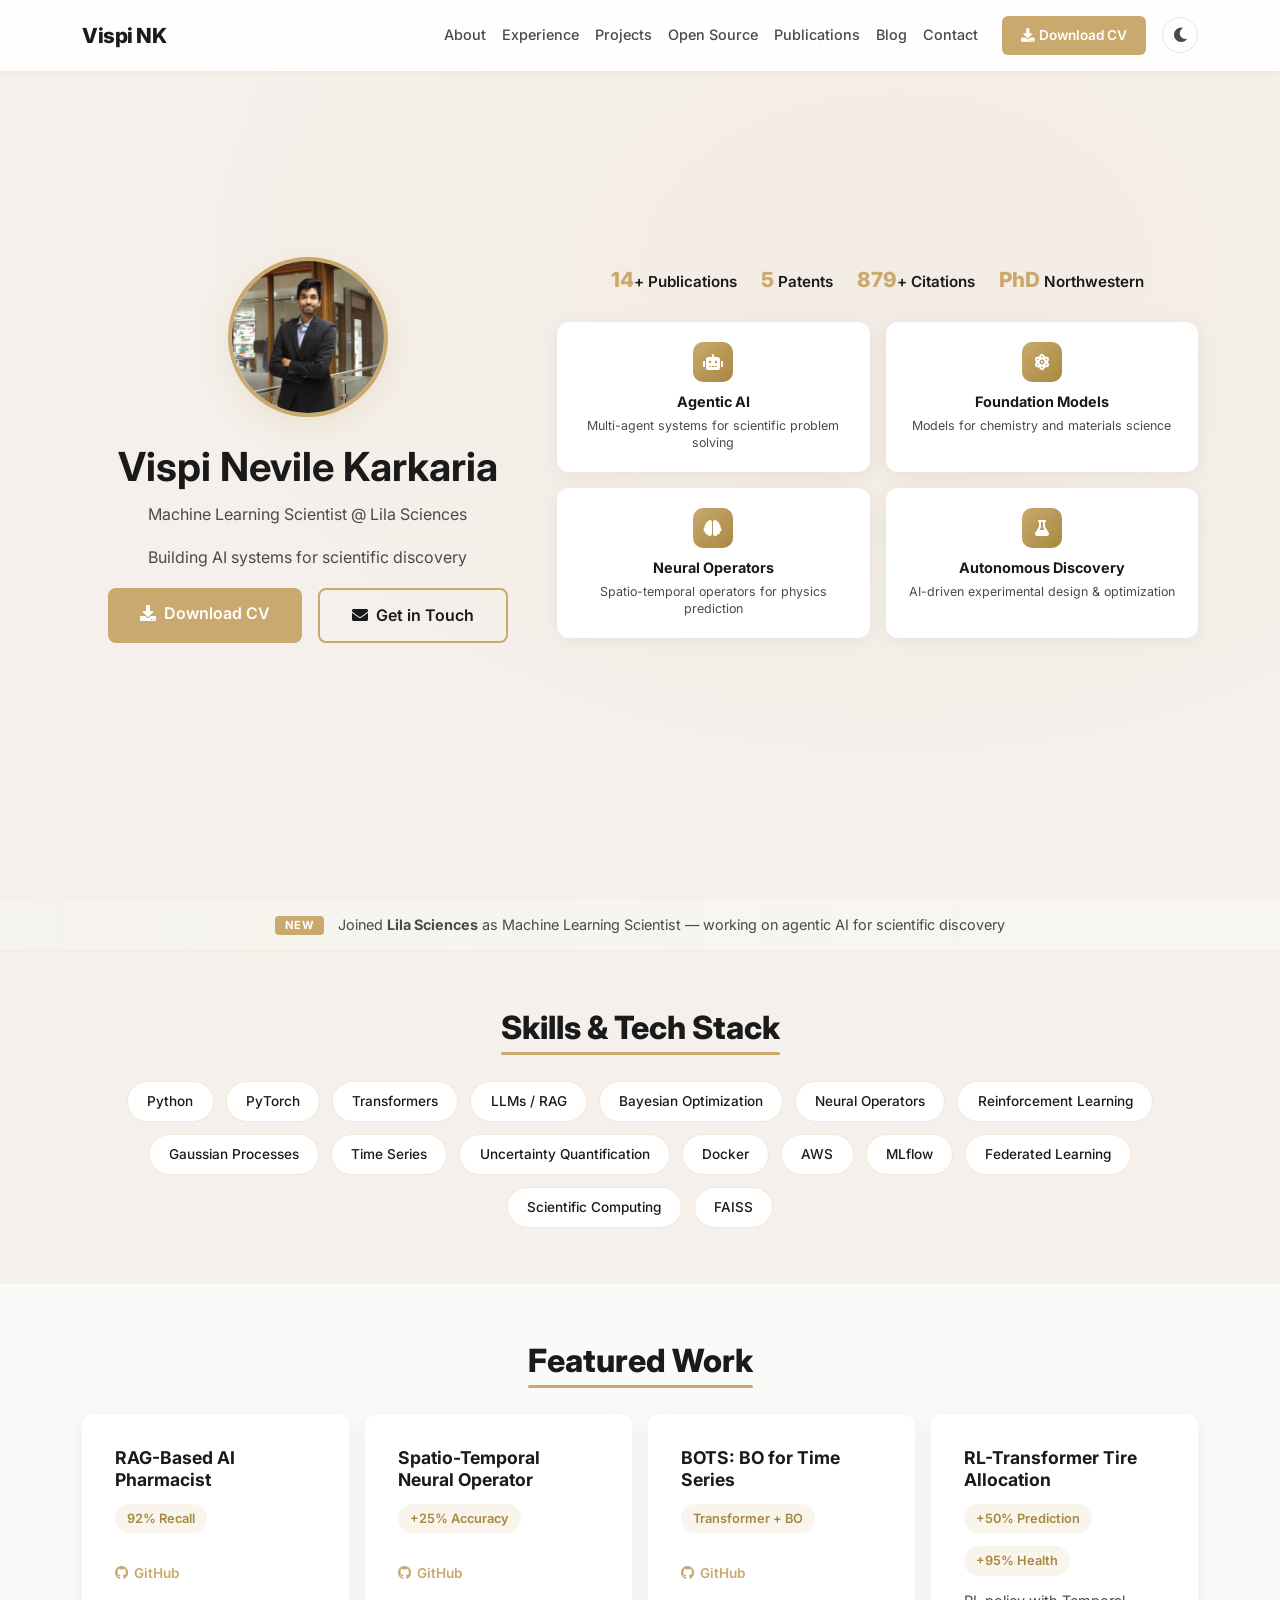
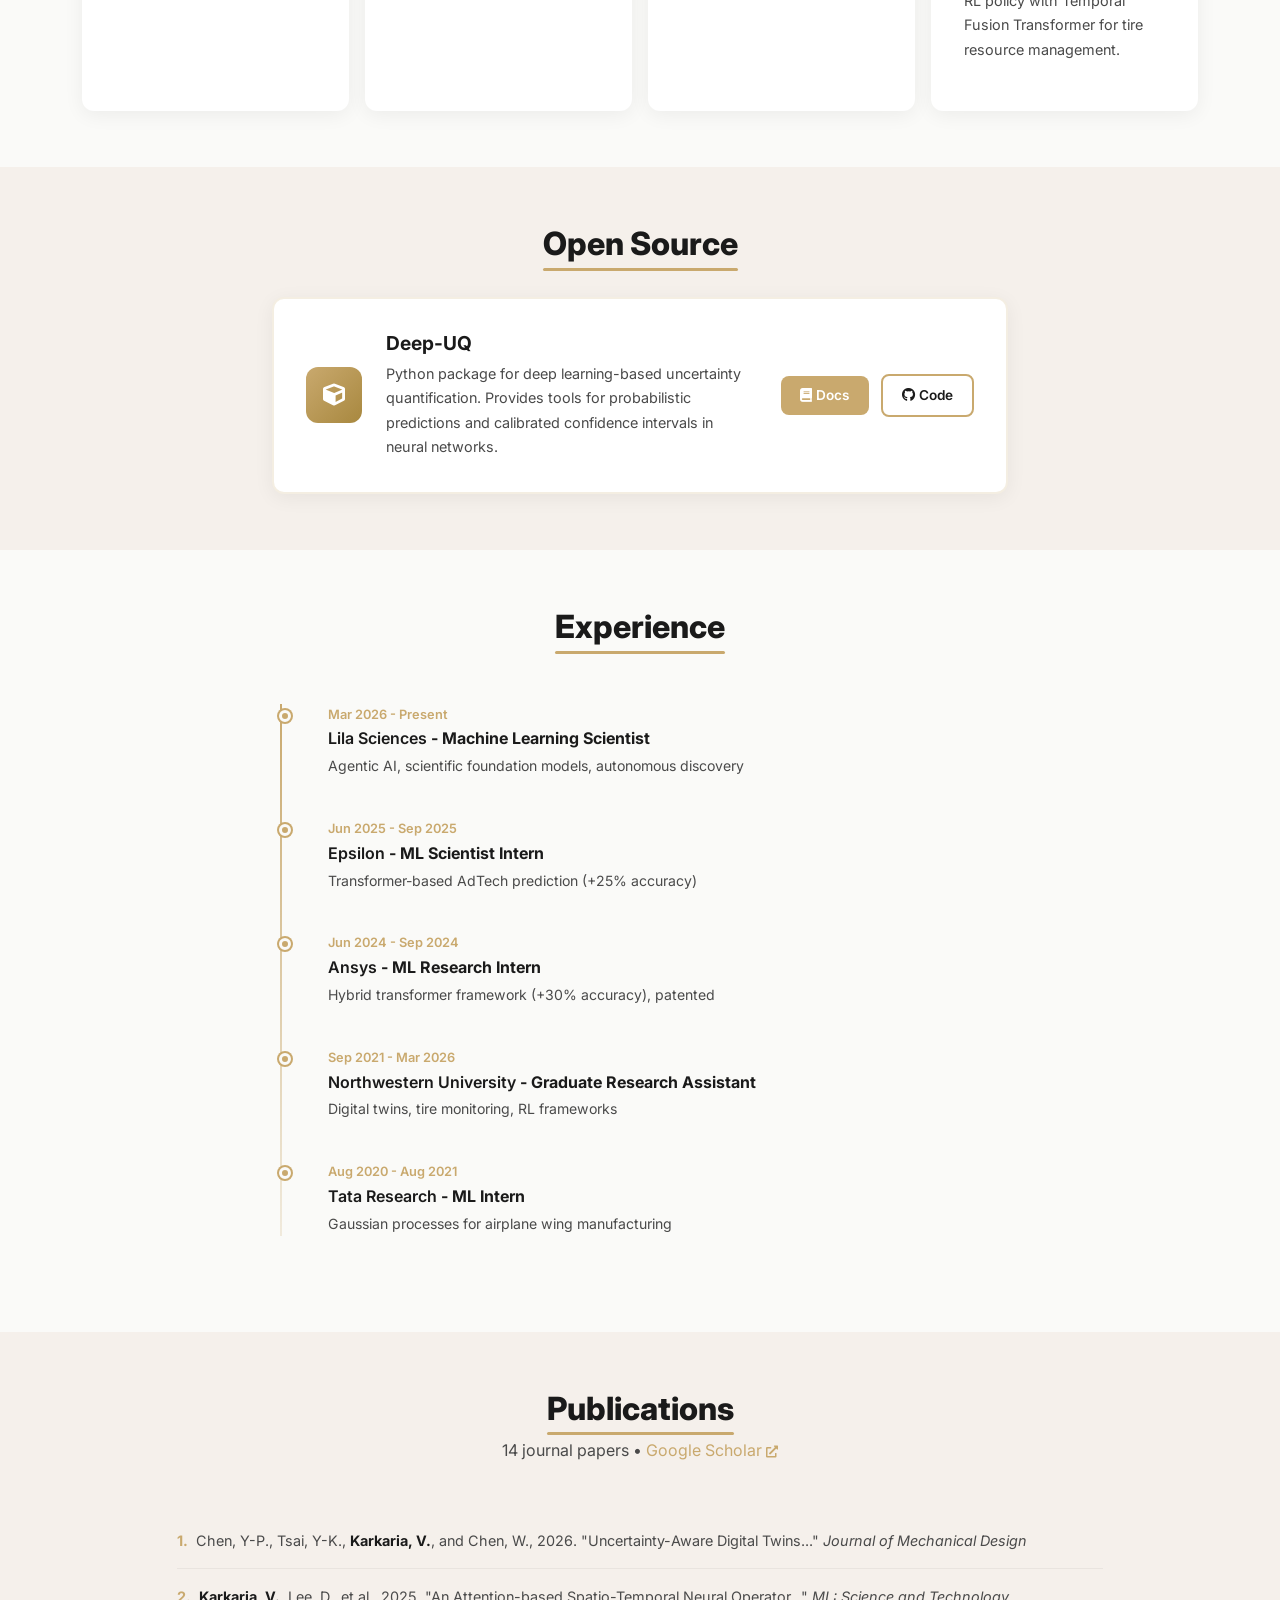
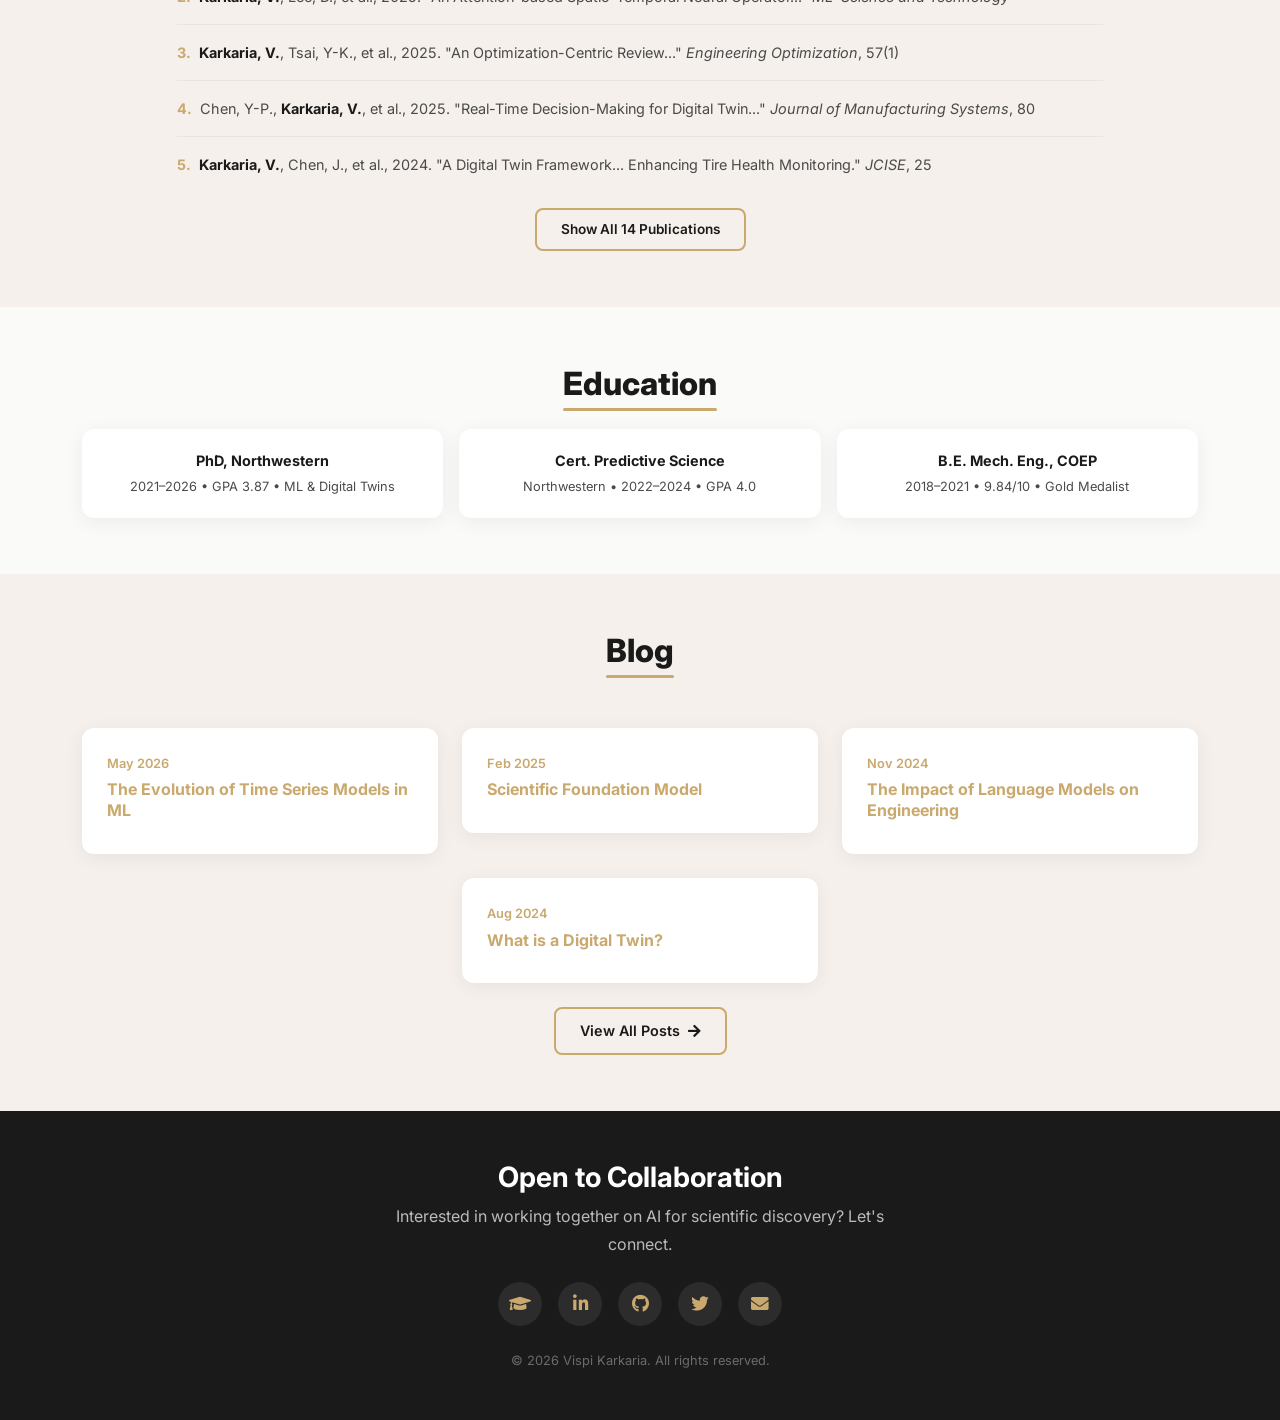
==== commit 9fe7fa7b: "Auto-update citation count to 879" ====
--- a/index.html
+++ b/index.html
@@ -91,7 +91,7 @@
         <div class="metrics-strip mb-4">
           <div class="metric-item"><span class="counter" data-target="14">0</span>+ Publications</div>
           <div class="metric-item"><span class="counter" data-target="5">0</span> Patents</div>
-          <div class="metric-item"><span class="counter" data-target="863">0</span>+ Citations</div>
+          <div class="metric-item"><span class="counter" data-target="879">0</span>+ Citations</div>
           <div class="metric-item"><span style="color:var(--accent);font-size:1.3rem;font-weight:800;">PhD</span> Northwestern</div>
         </div>
         <div class="row g-3">
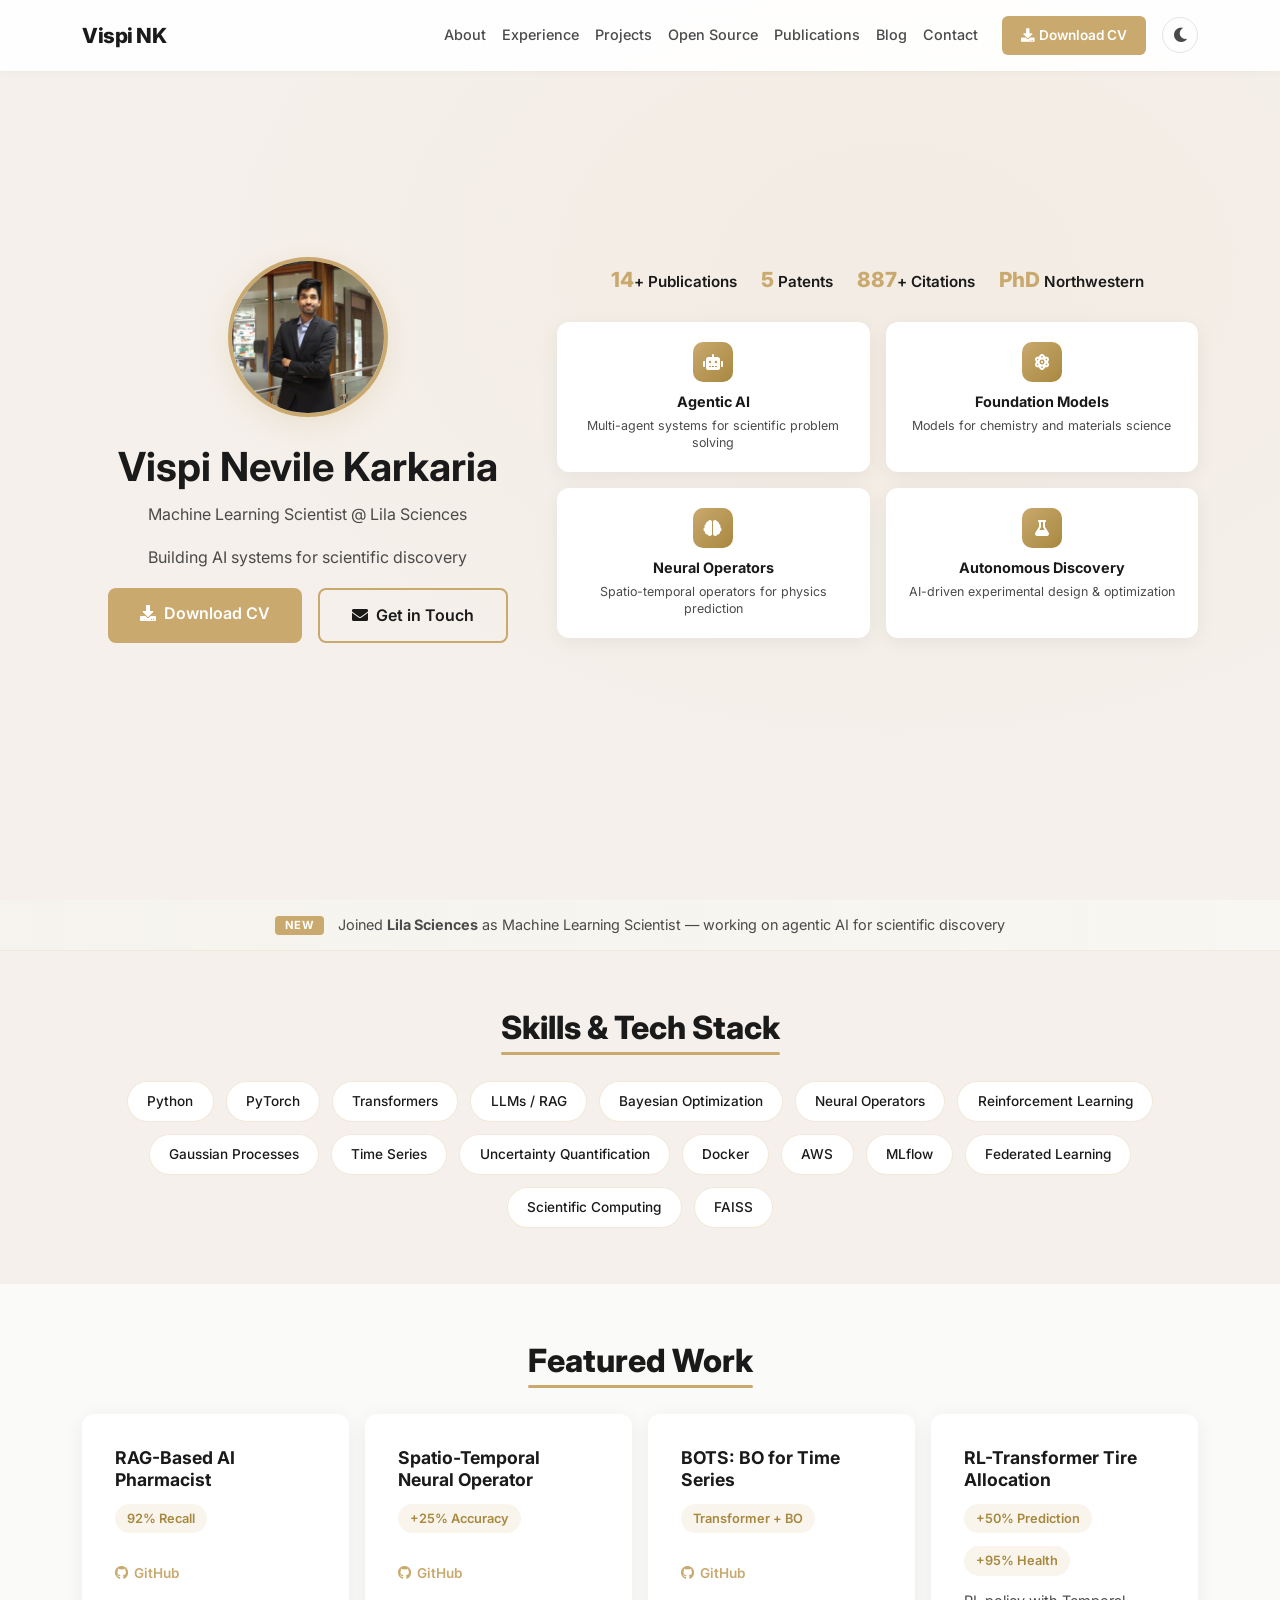
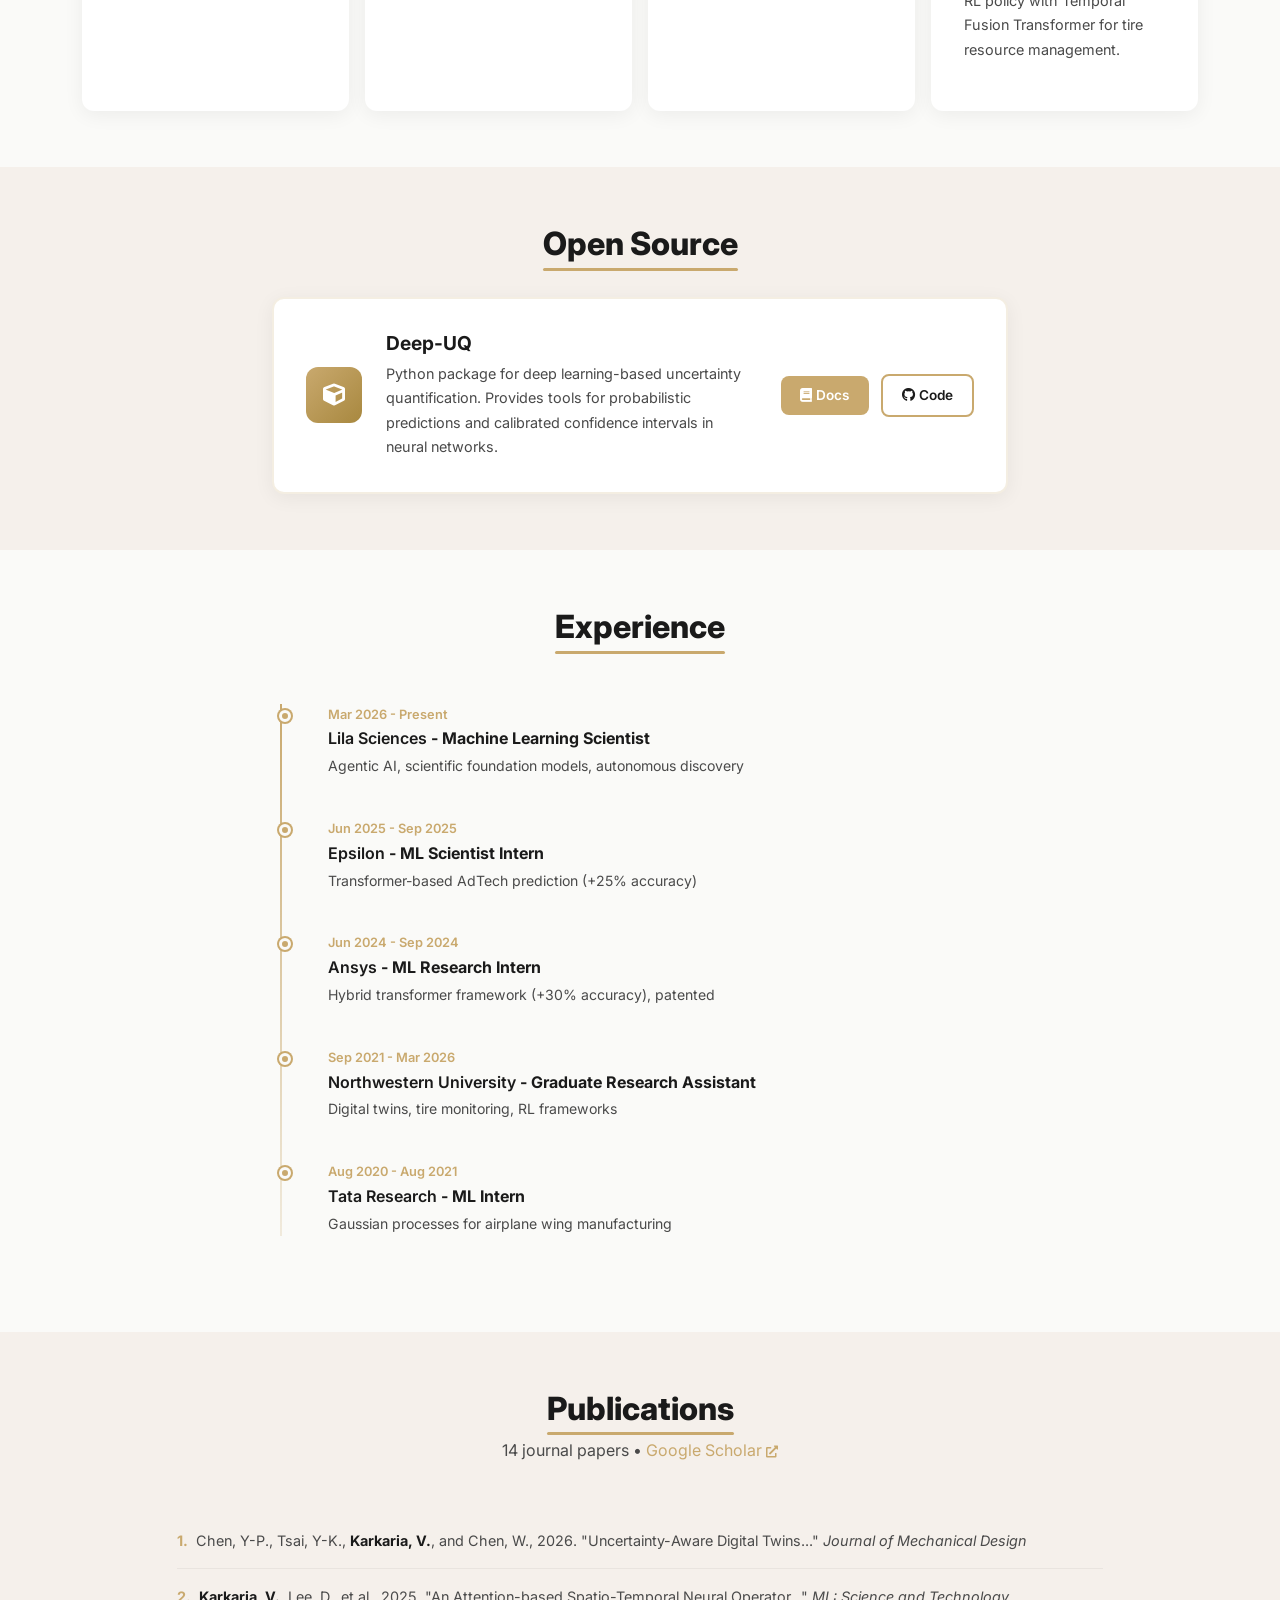
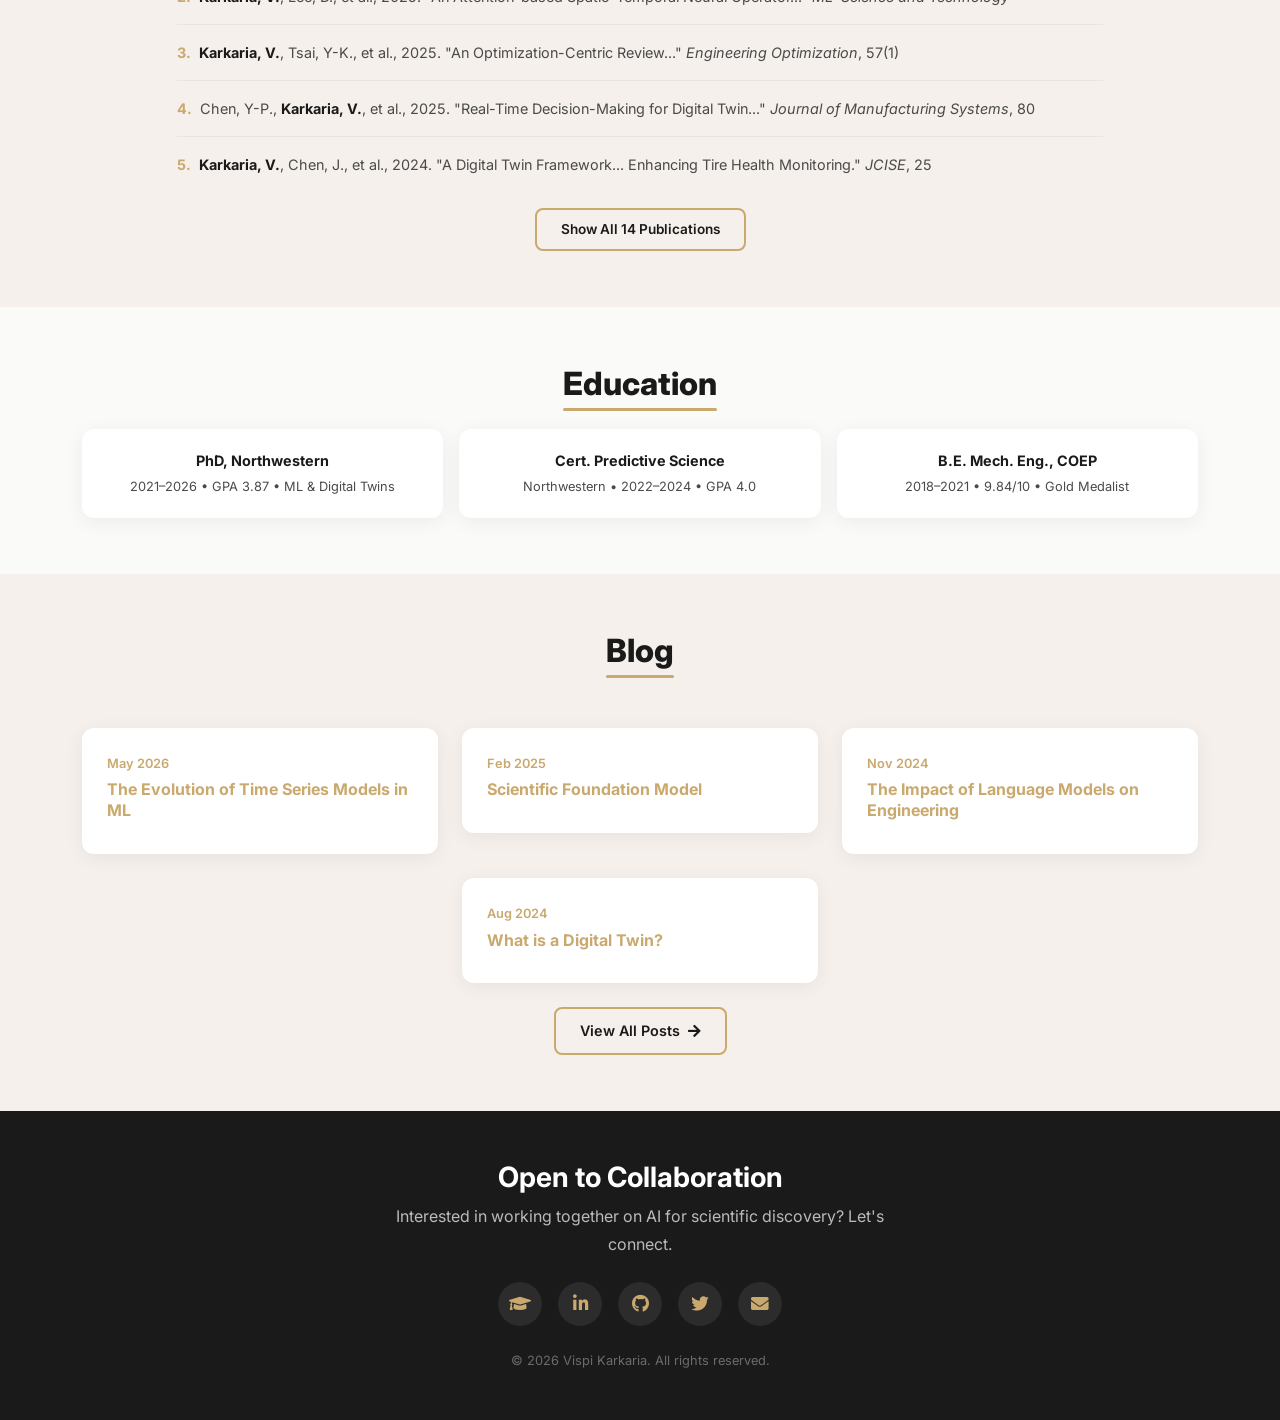
==== commit 5ab6ee9e: "Auto-update citation count to 887" ====
--- a/index.html
+++ b/index.html
@@ -91,7 +91,7 @@
         <div class="metrics-strip mb-4">
           <div class="metric-item"><span class="counter" data-target="14">0</span>+ Publications</div>
           <div class="metric-item"><span class="counter" data-target="5">0</span> Patents</div>
-          <div class="metric-item"><span class="counter" data-target="879">0</span>+ Citations</div>
+          <div class="metric-item"><span class="counter" data-target="887">0</span>+ Citations</div>
           <div class="metric-item"><span style="color:var(--accent);font-size:1.3rem;font-weight:800;">PhD</span> Northwestern</div>
         </div>
         <div class="row g-3">
